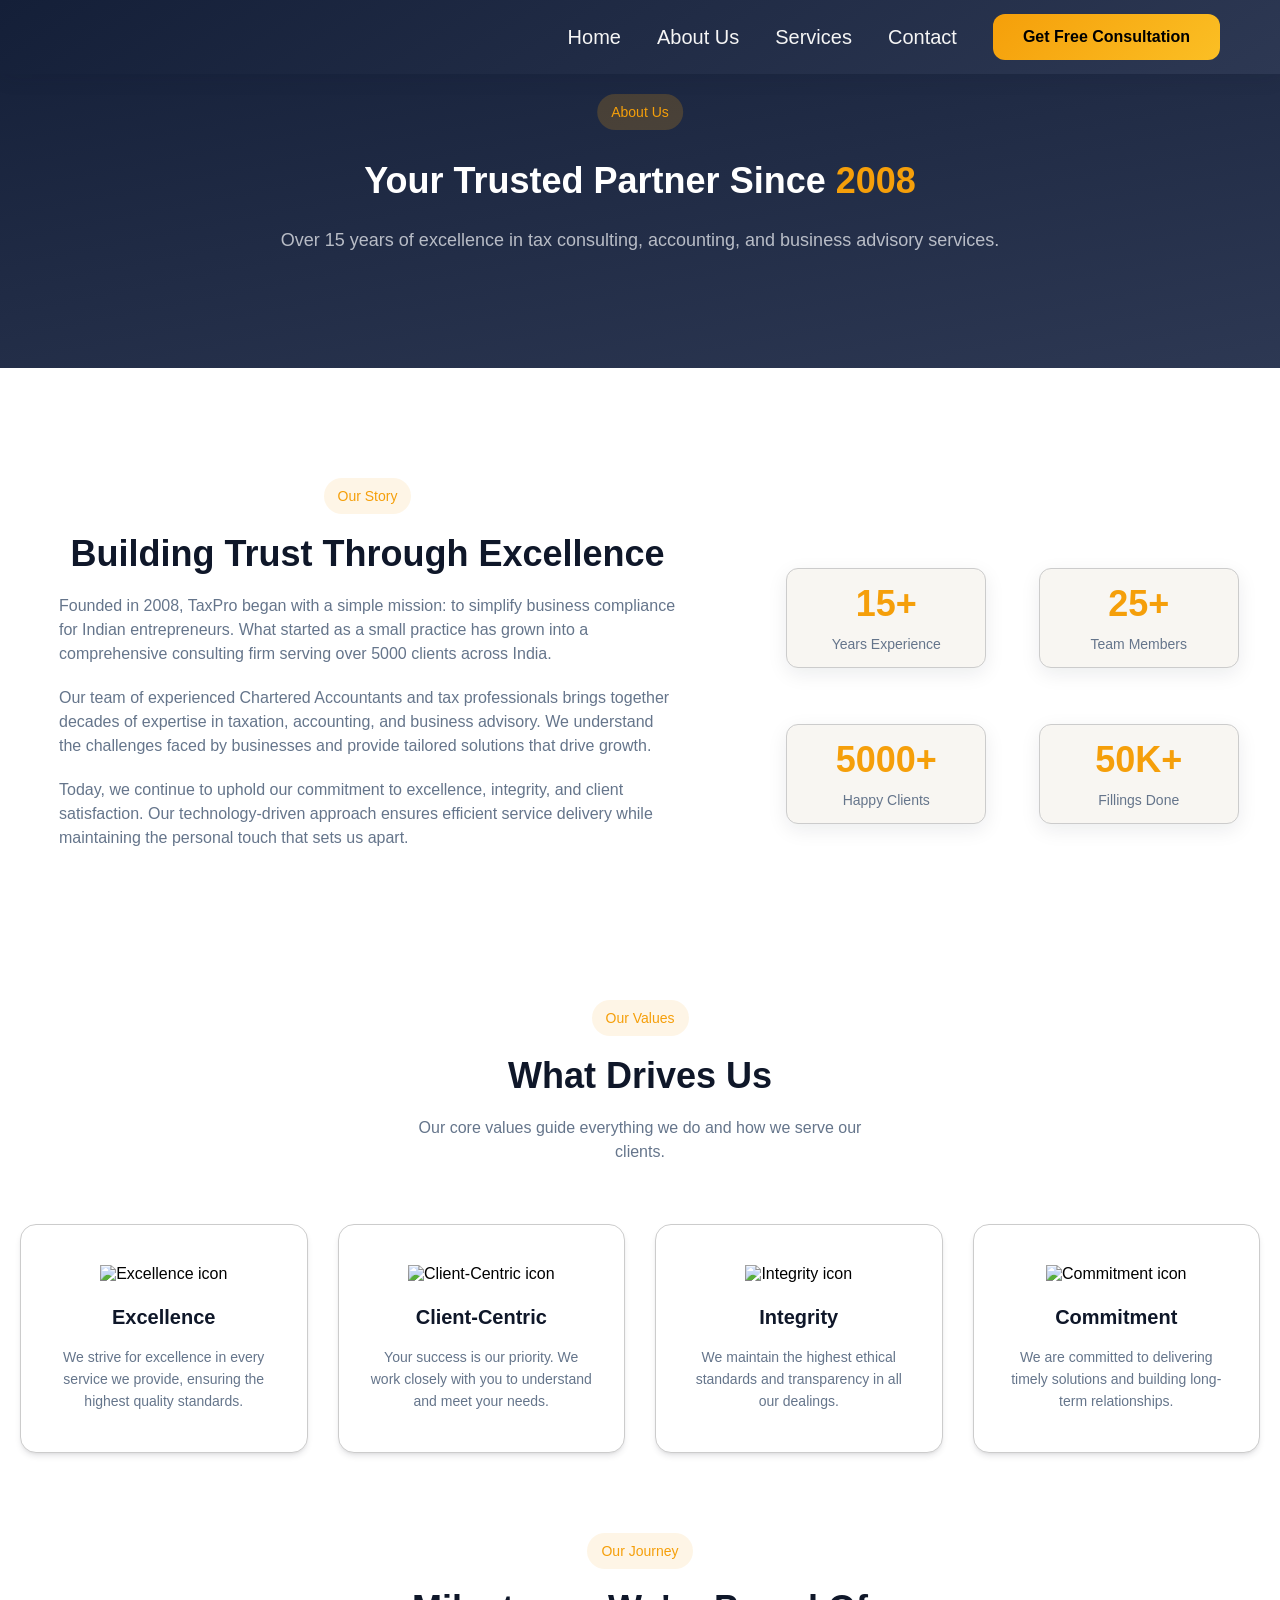
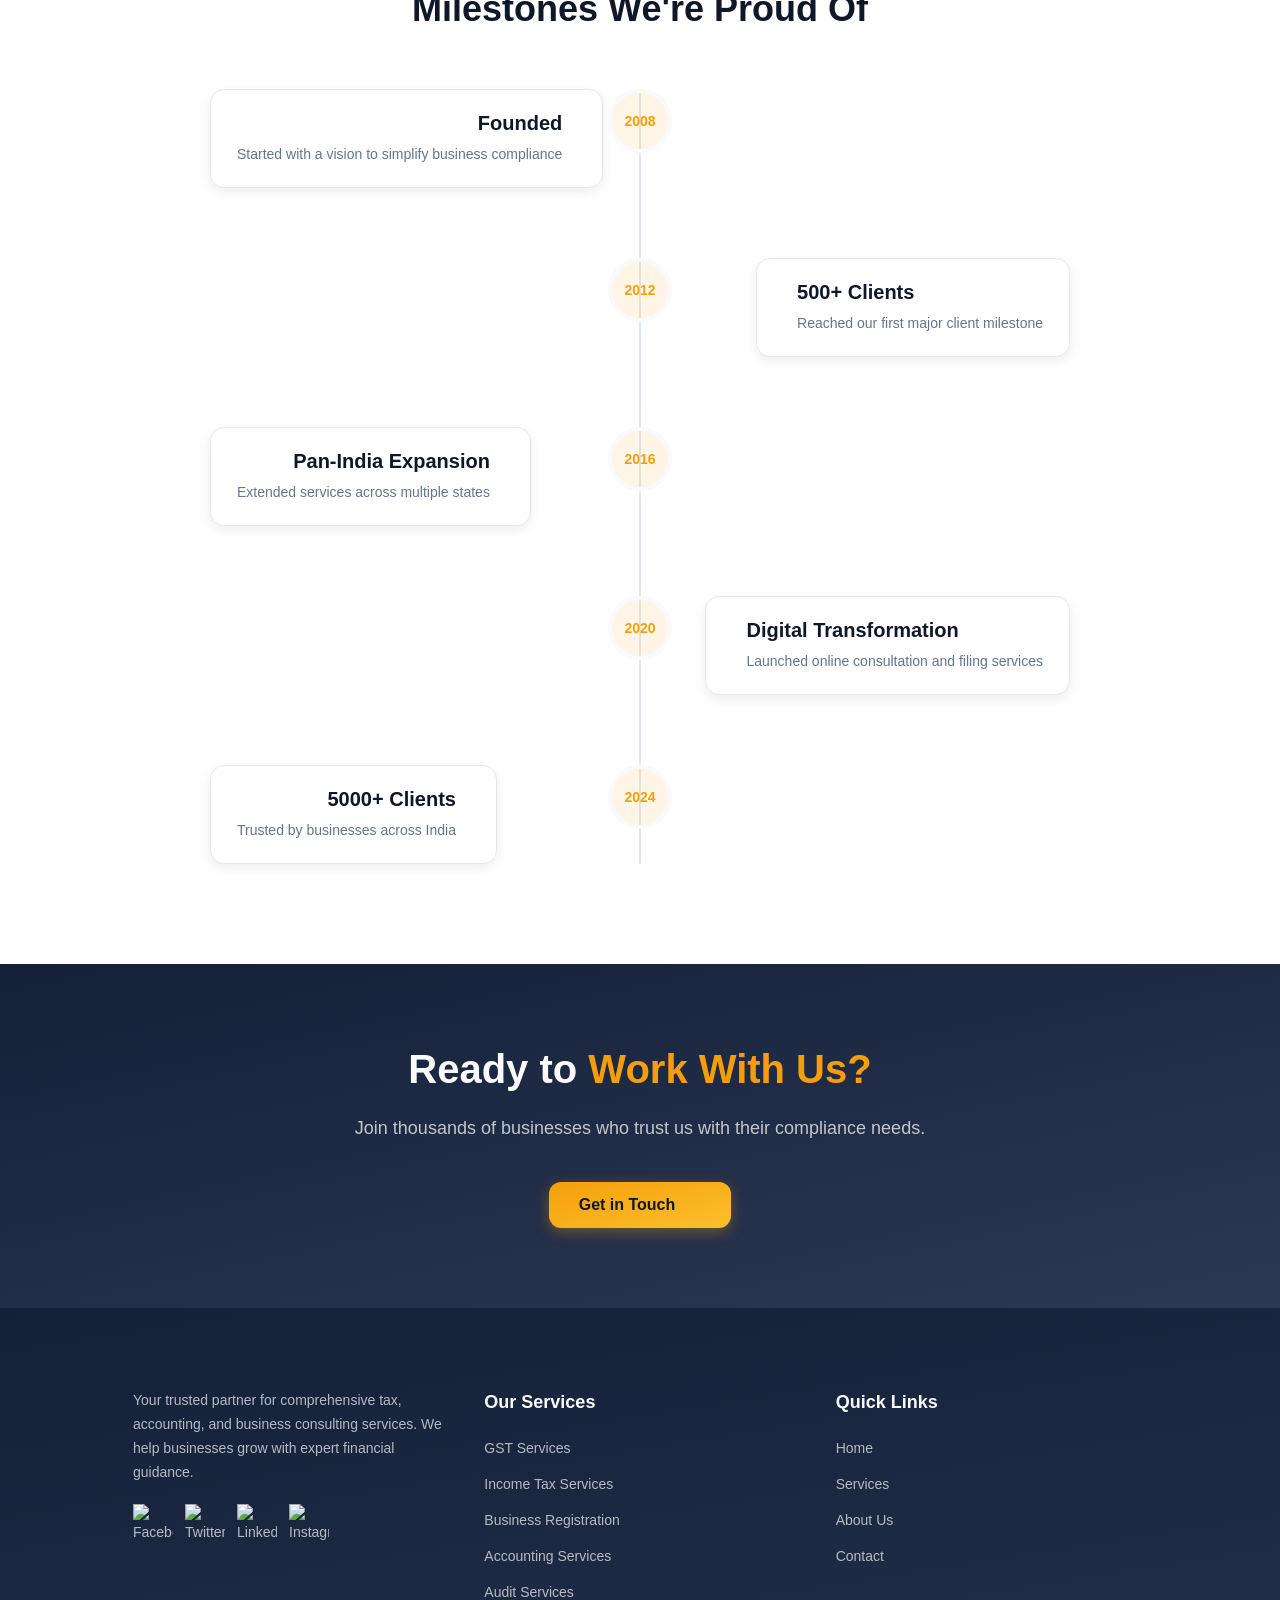
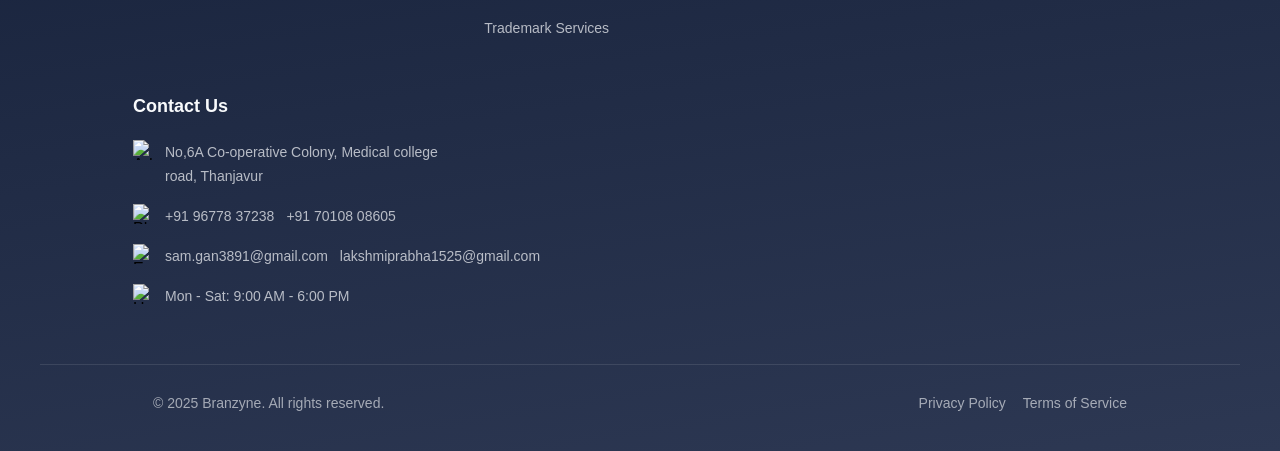
==== about.html @ 17d29217 "Add files via upload" ====
<!DOCTYPE html>
<html lang="en">
  <head>
    <meta name="viewport" content="width=device-width, initial-scale=1" />
    <meta charset="utf-8" />
    <meta
      name="description"
      content="TaxPro - Your trusted partner for comprehensive tax, accounting, and business consulting services. Over 15 years of excellence in tax consulting, accounting, and business advisory services."
    />
    <title>About Us - Lakshmi Prabha Associates</title>
    <link rel="stylesheet" href="style.css" />
    <link rel="stylesheet" href="https://cdnjs.cloudflare.com/ajax/libs/font-awesome/6.7.2/css/all.min.css">
    <script src="script.js"></script>
    <link rel="icon" type="favicon" href="assests/favicon/ChatGPT Image Jun 3, 2026, 02_59_33 PM.png">
  </head>
  <script>
  document.addEventListener("DOMContentLoaded", () => {
    const items = document.querySelectorAll(".timeline-item");

    const observer = new IntersectionObserver(
      (entries) => {
        entries.forEach(entry => {
          if (entry.isIntersecting) {
            entry.target.classList.add("visible");
          }
        });
      },
      { threshold: 0.3 }
    );

    items.forEach(item => observer.observe(item));
  });
</script>
<script>
document.addEventListener("DOMContentLoaded", () => {
  const toggleBtn = document.querySelector(".menu-toggle");
  const navLinks = document.querySelector(".nav-links1");
  const navbar = document.querySelector(".main-navbar1");

  if (!toggleBtn || !navLinks || !navbar) return;

  // Toggle button
  toggleBtn.addEventListener("click", (e) => {
    e.stopPropagation();

    toggleBtn.classList.toggle("active");
    navLinks.classList.toggle("active");

    const expanded = toggleBtn.getAttribute("aria-expanded") === "true";
    toggleBtn.setAttribute("aria-expanded", !expanded);
  });

  // Click outside to close
  document.addEventListener("click", (e) => {
    if (!navbar.contains(e.target)) {
      navLinks.classList.remove("active");
      toggleBtn.classList.remove("active");
      toggleBtn.setAttribute("aria-expanded", "false");
    }
  });

  // Close on link click
  document.querySelectorAll(".nav-link").forEach(link => {
    link.addEventListener("click", () => {
      navLinks.classList.remove("active");
      toggleBtn.classList.remove("active");
      toggleBtn.setAttribute("aria-expanded", "false");
    });
  });
});
</script>

  <body>
    <main class="about-us">
        
       <nav class="main-navbar1" aria-label="Main navigation">
  <div class="nav-container1">

    <!-- Logo (optional but recommended) -->
    <a href="index.html" class="logo"></a>

    <!-- Mobile Menu Toggle -->
    <!-- <button class="menu-toggle" aria-label="Toggle menu" aria-expanded="false">
      <span></span>
      <span></span>
      <span></span>
    </button> -->

    <!-- Navigation Links -->
    <div class="nav-links1">
      <a href="index.html" class="nav-link">Home</a>

      <a href="about.html" class="nav-link">About Us</a>

      <a href="services.html" class="nav-link">Services</a>

      <a href="contact.html" class="nav-link">Contact</a>

      <a href="contact.html" class="cta-btn">Get Free Consultation</a>
    </div>

  </div>
</nav>


      <!-- Header Section -->
      <header class="contact-sections">
  <div class="about-badge">
    <p class="about-badge-text">About Us</p>
  </div>

  <h1 class="about-title">
    Your Trusted Partner Since <span class="about-highlight">2008</span>
  </h1>

  <p class="about-subtitle">
    Over 15 years of excellence in tax consulting, accounting, and business advisory services.
  </p>
</header>


      <!-- Navigation -->
      

      <!-- Our Story Section -->
      <section class="about-stats-container">
  <!-- Left: Our Story -->
  <div class="our-story">
    <div class="frame-4">
      <h2 id="our-story-heading" class="text-wrapper-7">Our Story</h2>
    </div>
    <h1 class="heading-building">Building Trust Through Excellence</h1>
    <p class="founded-in">
      Founded in 2008, TaxPro began with a simple mission: to simplify business compliance for Indian
      entrepreneurs. What started as a small practice has grown into a comprehensive consulting firm serving
      over 5000 clients across India.
    </p>
    <p class="our-team-of">
      Our team of experienced Chartered Accountants and tax professionals brings together decades of expertise
      in taxation, accounting, and business advisory. We understand the challenges faced by businesses and
      provide tailored solutions that drive growth.
    </p>
    <p class="today-we-continue-to">
      Today, we continue to uphold our commitment to excellence, integrity, and client satisfaction. Our
      technology-driven approach ensures efficient service delivery while maintaining the personal touch that
      sets us apart.
    </p>
  </div>

  <!-- Right: Statistics -->
  <div class="rightstats-container">
    <article class="stat-card">
      <div class="stat-number">15+</div>
      <div class="stat-label">Years Experience</div>
    </article>
    <article class="stat-card">
      <div class="stat-number">25+</div>
      <div class="stat-label">Team Members</div>
    </article>
    <article class="stat-card">
      <div class="stat-number">5000+</div>
      <div class="stat-label">Happy Clients</div>
    </article>
    <article class="stat-card">
      <div class="stat-number">50K+</div>
      <div class="stat-label">Fillings Done</div>
    </article>
  </div>
</section>


      <!-- Values Section -->
      <section aria-labelledby="our-values-heading" class="our-values-section">
  <div class="frame-5">
    <h2 id="our-values-heading" class="text-wrapper-16">Our Values</h2>
  </div>
  <h3 class="heading-what">What Drives Us</h3>
  <p class="p">
    Our core values guide everything we do and how we serve our clients.
  </p>

  <div class="values-container">
    <article class="value-card">
      <img class="value-icon" src="https://c.animaapp.com/mjtncfhz5sZGrY/img/overlay-1.svg" alt="Excellence icon" />
      <h4 class="value-title">Excellence</h4>
      <p class="value-description">
        We strive for excellence in every service we provide, ensuring the highest quality standards.
      </p>
    </article>

    <article class="value-card">
      <img class="value-icon" src="https://c.animaapp.com/mjtncfhz5sZGrY/img/overlay.svg" alt="Client-Centric icon" />
      <h4 class="value-title">Client-Centric</h4>
      <p class="value-description">
        Your success is our priority. We work closely with you to understand and meet your needs.
      </p>
    </article>

    <article class="value-card">
      <img class="value-icon" src="https://c.animaapp.com/mjtncfhz5sZGrY/img/overlay-2.svg" alt="Integrity icon" />
      <h4 class="value-title">Integrity</h4>
      <p class="value-description">
        We maintain the highest ethical standards and transparency in all our dealings.
      </p>
    </article>

    <article class="value-card">
      <img class="value-icon" src="https://c.animaapp.com/mjtncfhz5sZGrY/img/overlay-3.svg" alt="Commitment icon" />
      <h4 class="value-title">Commitment</h4>
      <p class="value-description">
        We are committed to delivering timely solutions and building long-term relationships.
      </p>
    </article>
  </div>
</section>

      <!-- Journey Section -->
      <section aria-labelledby="our-journey-heading">
        <div class="frame-6">
          <h2 id="our-journey-heading" class="text-wrapper-17">Our Journey</h2>
        </div>
        <h3 class="heading-milestones">Milestones We're Proud Of</h3>

        <div class="timeline-container">
          <div class="vertical-divider" role="presentation"></div>

          <article class="timeline-item">
            <div class="timeline-badge">
              <time datetime="2008">2008</time>
            </div>
            <div class="timeline-content">
              <h4 class="timeline-title">Founded</h4>
              <p class="timeline-description">Started with a vision to simplify business compliance</p>
            </div>
          </article>

          <article class="timeline-item">
            <div class="timeline-badge">
              <time datetime="2012">2012</time>
            </div>
            <div class="timeline-content">
              <h4 class="timeline-title">500+ Clients</h4>
              <p class="timeline-description">Reached our first major client milestone</p>
            </div>
          </article>

          <article class="timeline-item">
            <div class="timeline-badge">
              <time datetime="2016">2016</time>
            </div>
            <div class="timeline-content">
              <h4 class="timeline-title">Pan-India Expansion</h4>
              <p class="timeline-description">Extended services across multiple states</p>
            </div>
          </article>

          <article class="timeline-item">
            <div class="timeline-badge">
              <time datetime="2020">2020</time>
            </div>
            <div class="timeline-content">
              <h4 class="timeline-title">Digital Transformation</h4>
              <p class="timeline-description">Launched online consultation and filing services</p>
            </div>
          </article>

          <article class="timeline-item">
            <div class="timeline-badge">
              <time datetime="2024">2024</time>
            </div>
            <div class="timeline-content">
              <h4 class="timeline-title">5000+ Clients</h4>
              <p class="timeline-description">Trusted by businesses across India</p>
            </div>
          </article>
        </div>
      </section>

      <!-- CTA Section -->
       <section id="consultation" class="cta-section">
  <div class="cta-container">

    <!-- Background decoration -->
    <span class="cta-bg"></span>

    <!-- Content -->
    <div class="cta-content">
      <h2 class="call-head1">
              Ready to <span class="highlight">Work With Us?</span>
      </h2>
      <p class="call-text">
        Join thousands of businesses who trust us with their compliance needs.
      </p>

      <!-- CTA Actions -->
      <div class="cta-actions">
        <a href="contact.html" class="cta-btn primary">
          <span>Get in Touch</span>
          <img src="https://c.animaapp.com/mjshfcjfNbyuH4/img/svg-1.svg" alt="" />
        </a>
        </div>
      </section>
      </main>

      <!-- Footer -->
      <footer class="footer">
        <div class="footer-content">
          <section class="footer-section" aria-labelledby="footer-about-heading">
            <h2 id="footer-about-heading" class="visually-hidden">About TaxPro</h2>
            <p>
              Your trusted partner for comprehensive tax, accounting, and business consulting services. We help
              businesses grow with expert financial guidance.
            </p>
            <div class="social-links">
              <a href="#facebook" aria-label="Facebook">
                <img src="https://c.animaapp.com/mjtncfhz5sZGrY/img/link-3.svg" alt="Facebook" />
              </a>
              <a href="#twitter" aria-label="Twitter">
                <img src="https://c.animaapp.com/mjtncfhz5sZGrY/img/link.svg" alt="Twitter" />
              </a>
              <a href="#linkedin" aria-label="LinkedIn">
                <img src="https://c.animaapp.com/mjtncfhz5sZGrY/img/link-1.svg" alt="LinkedIn" />
              </a>
              <a href="#instagram" aria-label="Instagram">
                <img src="https://c.animaapp.com/mjtncfhz5sZGrY/img/link-2.svg" alt="Instagram" />
              </a>
            </div>
          </section>

          <nav class="footer-section" aria-labelledby="footer-services-heading">
            <h2 id="footer-services-heading">Our Services</h2>
            <ul>
              <li><a href="services.html">GST Services</a></li>
              <li><a href="services.html">Income Tax Services</a></li>
              <li><a href="services.html">Business Registration</a></li>
              <li><a href="services.html">Accounting Services</a></li>
              <li><a href="services.html">Audit Services</a></li>
              <li><a href="services.html">Trademark Services</a></li>
            </ul>
          </nav>

          <nav class="footer-section" aria-labelledby="footer-quick-links-heading">
            <h2 id="footer-quick-links-heading">Quick Links</h2>
            <ul>
              <li><a href="index.html">Home</a></li>
              <li><a href="services.html">Services</a></li>
              <li><a href="about.html">About Us</a></li>
              <li><a href="contact.html">Contact</a></li>
            </ul>
          </nav>

          <address class="footer-section" aria-labelledby="footer-contact-heading">
            <h2 id="footer-contact-heading">Contact Us</h2>
            <div class="contact-item">
              <img src="https://c.animaapp.com/mjtncfhz5sZGrY/img/svg-5.svg" alt="Address icon" />
              <p>No,6A Co-operative Colony, Medical college road, Thanjavur</p>
            </div>
            <div class="contact-item">
              <img src="https://c.animaapp.com/mjtncfhz5sZGrY/img/svg-3.svg" alt="Phone icon" />
              <a href="tel:+919677837328">+91 96778 37238</a>
              <a href="tel:+917010808605">+91 70108 08605</a>
            </div>
            <div class="contact-item">
              <img src="https://c.animaapp.com/mjtncfhz5sZGrY/img/svg-4.svg" alt="Email icon" />
              <a href="mailto:sam.gan3891@gmail.com">sam.gan3891@gmail.com</a>
              <a href="mailto:lakshmiprabha1525@gmail.com">lakshmiprabha1525@gmail.com</a>
            </div>
            <div class="contact-item">
              <img src="https://c.animaapp.com/mjtncfhz5sZGrY/img/svg.svg" alt="Hours icon" />
              <p>Mon - Sat: 9:00 AM - 6:00 PM</p>
            </div>
          </address>
        </div>

        <div class="footer-bottom">
          <p>© 2025 Branzyne. All rights reserved.</p>
          <nav class="footer-links" aria-label="Legal links">
            <a href="#privacy">Privacy Policy</a>
            <a href="#terms">Terms of Service</a>
          </nav>
        </div>
      </footer>
    

    <script src="script.js"></script>
  </body>

</html>
---- style.css ----
@import url("https://cdnjs.cloudflare.com/ajax/libs/meyer-reset/2.0/reset.min.css");
@import url("https://fonts.googleapis.com/css?family=Inter:600,500,400,700|DM+Sans:500,400,600|Playfair+Display:600");
* {
  -webkit-font-smoothing: antialiased;
  box-sizing: border-box;
}

/* a blue color as a generic focus style */
button:focus-visible {
  outline: 2px solid #4a90e2 !important;
  outline: -webkit-focus-ring-color auto 5px !important;
}
a {
  text-decoration: none;
}

 .home-page {
  background-color: #ffffff;
  width: 100%;
  min-height: auto;
  height: auto;
  position: relative;
} 

/* ===== RESET ===== */
* {
  margin: 0;
  padding: 0;
  box-sizing: border-box;
}
*,
*::before,
*::after {
  box-sizing: border-box;
}

body, html {
  margin: 0;
  padding: 0;
  font-family: Arial, sans-serif;
  overflow-x: hidden;
}

/* ===== HEADER / HERO ===== */
.home-page .section {
  min-height: 100vh;
  width: 100%;
  background: linear-gradient(
    148deg,
    rgba(20, 31, 56, 1) 0%,
    rgba(45, 56, 83, 1) 100%
  ),
  url("assests/images/hero.jpeg");
  padding: 32px 80px;
}

/* ===== NAVIGATION ===== */

/* Nav links */
.main-navbar {
  position: fixed;       /* fixes navbar to viewport */
  top: 0;
  left: 0;
  width: 100%;
  z-index: 1000;
  background-color: #ffffff;
  box-shadow: 0 4px 20px rgba(15, 23, 41, 0.08);
  padding: 14px 24px;
}

/* ================= Small Mobile Devices (<480px) ================= */
@media (max-width: 479px) {

  .home-page .section {
    min-height: 100vh; /* Full viewport height */
    width: 100%;
    padding: 16px 12px; /* Minimal padding for small screens */
    background: linear-gradient(
      148deg,
      rgba(20, 31, 56, 1) 0%,
      rgba(45, 56, 83, 1) 100%
    ),
    url("assests/images/hero.jpeg");
    box-sizing: border-box;
  }
}

/* ================= Large Mobile Devices (480px–767px) ================= */
@media (min-width: 480px) and (max-width: 767px) {

  .home-page .section {
    min-height: 100vh;
    width: 100%;
    padding: 20px 16px; /* Slightly more padding for large mobiles */
    background: linear-gradient(
      148deg,
      rgba(20, 31, 56, 1) 0%,
      rgba(45, 56, 83, 1) 100%
    ),
    url("assests/images/hero.jpeg");
    box-sizing: border-box;
  }
}

/* ================= Tablet Devices (768px–1024px) ================= */
@media (min-width: 768px) and (max-width: 1024px) {

  .home-page .section {
    min-height: 100vh;
    width: 100%;
    padding: 30px 40px; /* Comfortable padding for tablets */
    background: 
    url("assests/images/hero.jpeg");
    box-sizing: border-box;
    align-items: left;
  }
}

/* ===== HERO CONTENT ===== */
.home-page .hero-content {
  max-width: 720px;
  margin-top: 120px;
}

/* Badge */
.home-page .trusted-tax-business-wrapper {
  display: inline-flex;
  padding: 8px 16px;
  border-radius: 30px;
  background: #f59f0a33;
}

.home-page .trusted-tax-business {
  font-size: 14px;
  font-weight: 500;
  color: #f59f0a;
}

/* Heading */
.home-page h1 {
  margin-top: 24px;
  font-size: 48px;
  line-height: 1.2;
  font-weight: 700;
  color: #fff;
}

/* Description */
.home-page .comprehensive-tax {
  margin-top: 20px;
  font-size: 20px;
  color: #f8fafcb2;
  line-height: 1.6;
}

/* ===== FEATURES ===== */
.home-page .hero-features {
  display: flex;
  gap: 32px;
  list-style: none;
  margin-top: 32px;
  align-items: left;
}

.home-page .hero-features li {
  display: flex;
  align-items: center;
  gap: 8px;
  font-size: 14px;
  color: #fff;
  font-weight: 500;
}

.home-page .hero-features img {
  width: 20px;
  height: 20px;
}

/* ===== ACTION BUTTONS ===== */
.home-page .hero-actions {
  display: flex;
  gap: 24px;
  margin-top: 40px;
}

.home-page .frame-2 {
  display: flex;
  align-items: center;
  gap: 8px;
  padding: 16px 36px;
  border-radius: 15px;
  background: linear-gradient(166deg, #f59f0a, #fbc02d);
  text-decoration: none;
}

.home-page .text-wrapper-7 {
  font-size: 18px;
  font-weight: 600;
  color: #000;
}

.home-page .link-button {
  display: flex;
  align-items: center;
  justify-content: center;
  padding: 16px 32px;
  border-radius: 12px;
  border: 2px solid #f8fafc4c;
  text-decoration: none;
}

.home-page .text-wrapper-8 {
  font-size: 18px;
  color: #fff;
  font-weight: 500;
}
/* effect and hover for hero section */
.home-page .frame,
.home-page .frame-2 {
  position: relative;
  overflow: hidden;
}

.home-page .frame::before,
.home-page .frame-2::before {
  content: "";
  position: absolute;
  inset: 0;
  background: linear-gradient(
    120deg,
    rgba(255, 255, 255, 0.25),
    rgba(255, 255, 255, 0)
  );
  opacity: 0;
  transition: opacity 0.4s ease;
}

.home-page .frame:hover,
.home-page .frame-2:hover {
  transform: scale(1.06);
  box-shadow:
    0 0 0 0 rgba(245, 159, 10, 0.6),
    0 10px 30px rgba(245, 159, 10, 0.55),
    0 0 40px rgba(245, 159, 10, 0.35);
}

.home-page .frame:hover::before,
.home-page .frame-2:hover::before {
  opacity: 1;
}
/* secondary cta */
.home-page .link-button {
  backdrop-filter: blur(10px);
  transition: all 0.35s ease;
}

.home-page .link-button:hover {
  transform: scale(1.05);
  background: rgba(248, 250, 252, 0.08);
  border-color: rgba(245, 159, 10, 0.7);
  box-shadow:
    0 0 20px rgba(245, 159, 10, 0.35),
    inset 0 0 12px rgba(245, 159, 10, 0.25);
}


/* ===== RESPONSIVE ===== */
@media (max-width: 1024px) {

  /* Navbar */
  .main-navbar {
    padding: 12px 20px;
  }

  /* Hero spacing */
  .home-page .hero-content {
    max-width: 640px;
    margin-top: 110px;
  }

  /* Heading */
  .home-page h1 {
    font-size: 40px;
  }

  /* Description */
  .home-page .comprehensive-tax {
    font-size: 18px;
  }

  /* Features */
  .home-page .hero-features {
    gap: 24px;
    flex-wrap: wrap;
  }

  /* Buttons */
  .home-page .frame-2,
  .home-page .link-button {
    padding: 14px 28px;
  }

  .home-page .text-wrapper-7,
  .home-page .text-wrapper-8 {
    font-size: 16px;
  }
}
@media (max-width: 768px) {

  /* Navbar */
  .main-navbar {
    padding: 10px 16px;
  }

  /* Hero container */
  .home-page .hero-content {
    margin-top: 96px;
    max-width: 100%;
  }

  /* Badge */
  .home-page .trusted-tax-business-wrapper {
    padding: 6px 14px;
  }

  .home-page .trusted-tax-business {
    font-size: 13px;
  }

  /* Heading */
  .home-page h1 {
    font-size: 32px;
    line-height: 1.3;
  }

  /* Description */
  .home-page .comprehensive-tax {
    font-size: 16px;
  }

  /* Features */
  .home-page .hero-features {
    flex-direction: column;
    gap: 16px;
  }

  /* Actions */
  .home-page .hero-actions {
    flex-direction: column;
    gap: 16px;
  }

  .home-page .frame-2,
  .home-page .link-button {
    width: 100%;
    justify-content: center;
    padding: 14px 20px;
  }
}

  


/* our services */
/* Base */
.services-section {
  padding: 100px 80px;
  background: #f8fafc;
  text-align: center;
  font-family: system-ui, sans-serif;
}
.services-sections {
  position: relative;
  width: 100%;
  height: 368px;
  background: linear-gradient(169deg, #141f38 0%, #2d3853 100%);
  overflow: hidden;
}

/* Badge */
.services-badge {
  position: absolute;
  top: 94px;
  left: 50%;
  transform: translateX(-50%);
  padding: 9px 14px;
  background-color: rgba(245, 159, 10, 0.2);
  border-radius: 9999px;
  display: inline-flex;
  align-items: center;
  justify-content: center;
  transition: all 0.3s ease;
}

.services-badge:hover {
  background-color: rgba(245, 159, 10, 0.3);
  transform: translateX(-50%) scale(1.05);
}

.services-badge-text {
  font-size: 14px;
  font-weight: 500;
  color: #f59f0a;
  line-height: 18px;
  text-align: center;
}

/* Title */
.services-title {
  position: absolute;
  top: 160px;
  left: 50%;
  transform: translateX(-50%);
  font-size: 36px;
  font-weight: 700;
  color: #ffffff;
  text-align: center;
  line-height: 42px;
  margin: 0;
}

.services-highlight {
  color: #f59f0a;
}

/* Subtitle */
.services-subtitle {
  position: absolute;
  top: 226px;
  left: 50%;
  transform: translateX(-50%);
  max-width: 760px;
  width: 90%;
  font-size: 18px;
  font-weight: 400;
  color: rgba(248, 250, 252, 0.7);
  text-align: center;
  line-height: 28px;
}
@media (max-width: 1024px) {
  .services-sections {
    height: 340px;
  }

  .services-badge {
    top: 80px; 
  }
  .services-badge:hover {
  background-color: rgba(245, 159, 10, 0.3);
  transform: translateX(-50%) scale(1.05);
}

  .services-title {
    top: 140px;
    font-size: 32px;
    line-height: 40px;
    width: 90%;
  }

  .services-subtitle {
    top: 210px;
    font-size: 17px;
    line-height: 26px;
    max-width: 680px;
  }
}
@media (max-width: 768px) {
  .services-sections {
    height: auto;
    padding: 80px 16px 60px;
  }

  .services-badge,
  .services-title,
  .services-subtitle {
    position: relative;
    top: auto;
    left: auto;
    transform: none;
  }

  .services-badge {
    margin: 0 auto 16px;
    display: inline-block;
  }

  .services-title {
    font-size: 26px;
    line-height: 34px;
    margin-bottom: 14px;
  }

  .services-subtitle {
    font-size: 15px;
    line-height: 24px;
    max-width: 100%;
  }

  .services-subtitle br {
    display: none;
  }
}
@media (max-width: 480px) {
  .services-title {
    font-size: 22px;
    line-height: 30px;
  }

  .services-subtitle {
    font-size: 14px;
    line-height: 22px;
  }
}

/* Badge */
.badge {
  display: inline-block;
  padding: 8px 18px;
  border-radius: 999px;
  background: rgba(245, 159, 10, 0.15);
  color: #f59f0a;
  font-size: 14px;
  margin-bottom: 16px;
}

/* Heading */
.heading {
  font-size: 38px;
  font-weight: 700;
  color: #0f172a;
}

/* Subtext */
.subtext {
  max-width: 720px;
  margin: 14px auto 60px;
  color: #64748b;
  line-height: 1.7;
}

/* Grid */
.services-grid {
  display: grid;
  grid-template-columns: repeat(3, 1fr);
  gap: 32px;
}

/* Card */
.service-card {
  position: relative;
  background: #ffffff;
  padding: 32px;
  border-radius: 18px;
  border: 1px solid #e5e7eb;
  text-align: left;
  transition: all 0.35s ease;
  overflow: hidden;
}

/* Glow layer */
.service-card::before {
  content: "";
  position: absolute;
  inset: 0;
  background: radial-gradient(circle at top left,
    rgba(245, 159, 10, 0.25),
    transparent 60%);
  opacity: 0;
  transition: opacity 0.35s ease;
}

/* Hover effect */
.service-card:hover,
.service-card:active {
  transform: translateY(-10px) scale(1.03);
  box-shadow:
    0 25px 50px rgba(0,0,0,0.12),
    0 0 30px rgba(245, 159, 10, 0.3);
}

.service-card:hover::before {
  opacity: 1;
}

/* Icon */
.service-card img {
  width: 56px;
  margin-bottom: 20px;
  transition: transform 0.35s ease;
}

.service-card:hover img {
  transform: scale(1.1) rotate(-3deg);
}

/* Title */
.service-card h3 {
  font-size: 20px;
  margin-bottom: 10px;
  transition: color 0.3s ease;
}

.service-card:hover h3 {
  color: #f59f0a;
}

/* Text */
.service-card p {
  font-size: 14px;
  color: #64748b;
  line-height: 1.7;
}

/* Link */
.service-card a {
  margin-top: 16px;
  display: inline-flex;
  align-items: center;
  gap: 6px;
  color: #f59f0a;
  font-weight: 500;
  text-decoration: none;
}

.service-card a span {
  transition: transform 0.3s ease;
}

.service-card:hover a span {
  transform: translateX(6px);
}

/* Button */
.view-all-btn {
  display: inline-block;
  margin-top: 60px;
  padding: 14px 36px;
  border-radius: 12px;
  background: linear-gradient(135deg, #f59f0a, #fbbf24);
  color: #000;
  font-weight: 600;
  text-decoration: none;
  transition: all 0.3s ease;
}

.view-all-btn:hover {
  transform: scale(1.06);
  box-shadow: 0 18px 35px rgba(245, 159, 10, 0.45);
}

/* ================= Mobile Devices ================= */


/* Tablet */
@media (max-width: 1024px) {
  .services-grid {
    grid-template-columns: repeat(2, 1fr);
  }
}

/* Mobile */
@media (max-width: 640px) {
  .services-section {
    padding: 70px 16px;
  }

  .services-grid {
    grid-template-columns: 1fr;
  }

  .heading {
    font-size: 26px;
  }
}
@media (min-width: 768px) and (max-width: 1024px) {

  .view-all-btn {
    margin-top: 40px;
    padding: 12px 30px;
    font-size: 15px;
    border-radius: 10px;
  }

  .view-all-btn:hover {
    transform: scale(1.04);
    box-shadow: 0 14px 28px rgba(245, 159, 10, 0.4);
  }
}













.home-page .SVG-4 {
  position: relative;
  width: 16px;
  height: 16px;
  margin-right: -1.00px;
}

.home-page .rectangle-7 {
  position: absolute;
  top: 3071px;
  left: 0;
  width: 1440px;
  height: 496px;
  background: linear-gradient(
    168deg,
    rgba(20, 31, 56, 1) 0%,
    rgba(45, 56, 83, 1) 100%
  );
}

.home-page .get-a-free {
  position: absolute;
  top: 3308px;
  left: calc(50.00% - 381px);
  width: 763px;
  height: 52px;
  display: flex;
  align-items: center;
  justify-content: center;
  font-family: "Inter", Helvetica;
  font-weight: 400;
  color: #f8fafcb2;
  font-size: 18px;
  text-align: center;
  letter-spacing: 0;
  line-height: normal;
}

.home-page .link-button-2 {
  left: calc(50.00% - 321px);
  width: 343px;
  box-shadow: 0px 4px 14px #f59f0a4c;
  background: linear-gradient(
    171deg,
    rgba(245, 159, 10, 1) 0%,
    rgba(251, 192, 45, 1) 100%
  );
  position: absolute;
  top: 3404px;
  height: 56px;
  border-radius: 12px;
}

.home-page .text-wrapper-12 {
  position: absolute;
  top: calc(50.00% - 12px);
  left: calc(50.00% - 131px);
  width: 239px;
  height: 24px;
  display: flex;
  align-items: center;
  justify-content: center;
  font-family: "DM Sans", Helvetica;
  font-weight: 600;
  color: #0f1729;
  font-size: 18px;
  text-align: center;
  letter-spacing: 0;
  line-height: 28px;
  white-space: nowrap;
}

.home-page .SVG-5 {
  position: absolute;
  top: calc(50.00% - 8px);
  left: calc(50.00% + 115px);
  width: 16px;
  height: 16px;
}

.home-page .link-button-3 {
  left: calc(50.00% + 38px);
  width: 284px;
  border: 2px solid;
  border-color: #f8fafc4c;
  position: absolute;
  top: 3404px;
  height: 56px;
  border-radius: 12px;
}

.home-page .SVG-6 {
  position: absolute;
  top: calc(50.00% - 8px);
  left: calc(50.00% - 100px);
  width: 16px;
  height: 16px;
}

.home-page .text-wrapper-13 {
  position: absolute;
  top: calc(50.00% - 12px);
  left: calc(50.00% - 76px);
  width: 176px;
  height: 24px;
  display: flex;
  align-items: center;
  justify-content: center;
  font-family: "DM Sans", Helvetica;
  font-weight: 500;
  color: #f8fafc;
  font-size: 18px;
  text-align: center;
  letter-spacing: 0;
  line-height: 28px;
  white-space: nowrap;
}

.home-page .rectangle-8 {
  position: absolute;
  top: 3567px;
  left: 0;
  width: 1440px;
  height: 485px;
  background: linear-gradient(
    171deg,
    rgba(20, 31, 56, 1) 0%,
    rgba(45, 56, 83, 1) 100%
  );
}

.home-page .heading-contact-us {
  position: absolute;
  top: 3664px;
  left: 1069px;
  width: 102px;
  height: 28px;
  display: flex;
  align-items: center;
  justify-content: center;
  font-family: "Inter", Helvetica;
  font-weight: 600;
  color: #f8fafc;
  font-size: 18px;
  letter-spacing: 0;
  line-height: normal;
}

.home-page .SVG-7 {
  position: absolute;
  top: 3716px;
  left: 1069px;
  width: 20px;
  height: 20px;
}

.home-page .element-business-center {
  position: absolute;
  top: 3717px;
  left: 1101px;
  width: 226px;
  height: 38px;
  display: flex;
  align-items: center;
  justify-content: center;
  font-family: "Inter", Helvetica;
  font-weight: 400;
  color: #f8fafcb2;
  font-size: 14px;
  letter-spacing: 0;
  line-height: normal;
}

.home-page .SVG-8 {
  position: absolute;
  top: 3772px;
  left: 1069px;
  width: 20px;
  height: 20px;
}

.home-page .text-wrapper-14 {
  position: absolute;
  top: 3773px;
  left: 1101px;
  width: 121px;
  height: 18px;
  display: flex;
  align-items: center;
  justify-content: center;
  font-family: "Inter", Helvetica;
  font-weight: 400;
  color: #f8fafcb2;
  font-size: 14px;
  letter-spacing: 0;
  line-height: normal;
}

.home-page .SVG-9 {
  position: absolute;
  top: 3808px;
  left: 1069px;
  width: 20px;
  height: 20px;
}

.home-page .text-wrapper-15 {
  position: absolute;
  top: 3809px;
  left: 1101px;
  width: 121px;
  height: 18px;
  display: flex;
  align-items: center;
  justify-content: center;
  font-family: "Inter", Helvetica;
  font-weight: 400;
  color: #f8fafcb2;
  font-size: 14px;
  letter-spacing: 0;
  line-height: normal;
}

.home-page .SVG-10 {
  position: absolute;
  top: 3844px;
  left: 1069px;
  width: 20px;
  height: 20px;
}

.home-page .text-wrapper-16 {
  position: absolute;
  top: 3844px;
  left: 1101px;
  width: 209px;
  height: 20px;
  display: flex;
  align-items: center;
  justify-content: center;
  font-family: "Inter", Helvetica;
  font-weight: 400;
  color: #f8fafcb2;
  font-size: 14px;
  letter-spacing: 0;
  line-height: normal;
}

.home-page .text-wrapper-17 {
  top: 3822px;
  left: 805px;
  width: 60px;
  height: 18px;
  color: #f8fafcb2;
  font-size: 14px;
  position: absolute;
  display: flex;
  align-items: center;
  justify-content: center;
  font-family: "Inter", Helvetica;
  font-weight: 400;
  letter-spacing: 0;
  line-height: normal;
}

.home-page .text-wrapper-18 {
  position: absolute;
  top: 3786px;
  left: 805px;
  width: 68px;
  height: 18px;
  display: flex;
  align-items: center;
  justify-content: center;
  font-family: "Inter", Helvetica;
  font-weight: 400;
  color: #f8fafcb2;
  font-size: 14px;
  letter-spacing: 0;
  line-height: normal;
}

.home-page .text-wrapper-19 {
  position: absolute;
  top: 3750px;
  left: 805px;
  width: 63px;
  height: 18px;
  display: flex;
  align-items: center;
  justify-content: center;
  font-family: "Inter", Helvetica;
  font-weight: 400;
  color: #f8fafcb2;
  font-size: 14px;
  letter-spacing: 0;
  line-height: normal;
}

.home-page .text-wrapper-20 {
  top: 3714px;
  left: 805px;
  width: 44px;
  height: 18px;
  color: #f8fafcb2;
  font-size: 14px;
  position: absolute;
  display: flex;
  align-items: center;
  justify-content: center;
  font-family: "Inter", Helvetica;
  font-weight: 400;
  letter-spacing: 0;
  line-height: normal;
}

.home-page .heading-quick {
  position: absolute;
  top: 3659px;
  left: 805px;
  width: 113px;
  height: 28px;
  display: flex;
  align-items: center;
  justify-content: center;
  font-family: "Inter", Helvetica;
  font-weight: 600;
  color: #f8fafc;
  font-size: 18px;
  letter-spacing: 0;
  line-height: normal;
}

.home-page .your-trusted-partner {
  position: absolute;
  top: 3705px;
  left: 113px;
  width: 313px;
  height: 86px;
  display: flex;
  align-items: center;
  justify-content: center;
  font-family: "Inter", Helvetica;
  font-weight: 400;
  color: #f8fafcb2;
  font-size: 14px;
  letter-spacing: 0;
  line-height: normal;
}

.home-page .link-5 {
  position: absolute;
  top: 3818px;
  left: 113px;
  width: 40px;
  height: 40px;
}

.home-page .link-6 {
  position: absolute;
  top: 3818px;
  left: 165px;
  width: 40px;
  height: 40px;
}

.home-page .link-7 {
  position: absolute;
  top: 3818px;
  left: 217px;
  width: 40px;
  height: 40px;
}

.home-page .link-8 {
  position: absolute;
  top: 3818px;
  left: 269px;
  width: 40px;
  height: 40px;
}

.home-page .heading-our {
  position: absolute;
  top: 3659px;
  left: 539px;
  width: 139px;
  height: 28px;
  display: flex;
  align-items: center;
  justify-content: center;
  font-family: "Inter", Helvetica;
  font-weight: 600;
  color: #f8fafc;
  font-size: 18px;
  letter-spacing: 0;
  line-height: normal;
}

.home-page .text-wrapper-21 {
  position: absolute;
  top: 3714px;
  left: 539px;
  width: 113px;
  height: 18px;
  display: flex;
  align-items: center;
  justify-content: center;
  font-family: "Inter", Helvetica;
  font-weight: 400;
  color: #f8fafcb2;
  font-size: 14px;
  letter-spacing: 0;
  line-height: normal;
}

.home-page .text-wrapper-22 {
  position: absolute;
  top: 3750px;
  left: 539px;
  width: 174px;
  height: 18px;
  display: flex;
  align-items: center;
  justify-content: center;
  font-family: "Inter", Helvetica;
  font-weight: 400;
  color: #f8fafcb2;
  font-size: 14px;
  letter-spacing: 0;
  line-height: normal;
}

.home-page .text-wrapper-23 {
  position: absolute;
  top: 3786px;
  left: 539px;
  width: 182px;
  height: 18px;
  display: flex;
  align-items: center;
  justify-content: center;
  font-family: "Inter", Helvetica;
  font-weight: 400;
  color: #f8fafcb2;
  font-size: 14px;
  letter-spacing: 0;
  line-height: normal;
}

.home-page .text-wrapper-24 {
  position: absolute;
  top: 3822px;
  left: 539px;
  width: 176px;
  height: 18px;
  display: flex;
  align-items: center;
  justify-content: center;
  font-family: "Inter", Helvetica;
  font-weight: 400;
  color: #f8fafcb2;
  font-size: 14px;
  letter-spacing: 0;
  line-height: normal;
}

.home-page .text-wrapper-25 {
  position: absolute;
  top: 3858px;
  left: 539px;
  width: 124px;
  height: 18px;
  display: flex;
  align-items: center;
  justify-content: center;
  font-family: "Inter", Helvetica;
  font-weight: 400;
  color: #f8fafcb2;
  font-size: 14px;
  letter-spacing: 0;
  line-height: normal;
}

.home-page .text-wrapper-26 {
  top: 3894px;
  left: 539px;
  width: 169px;
  height: 18px;
  color: #f8fafcb2;
  position: absolute;
  display: flex;
  align-items: center;
  justify-content: center;
  font-family: "Inter", Helvetica;
  font-weight: 400;
  font-size: 14px;
  letter-spacing: 0;
  line-height: normal;
}

.home-page .text-wrapper-27 {
  position: absolute;
  top: 3986px;
  left: 113px;
  width: 236px;
  height: 18px;
  display: flex;
  align-items: center;
  justify-content: center;
  font-family: "Inter", Helvetica;
  font-weight: 400;
  color: #f8fafc99;
  font-size: 14px;
  letter-spacing: 0;
  line-height: 20px;
  white-space: nowrap;
}

.home-page .text-wrapper-28 {
  position: absolute;
  top: 3986px;
  left: 1098px;
  width: 96px;
  height: 18px;
  display: flex;
  align-items: center;
  justify-content: center;
  font-family: "Inter", Helvetica;
  font-weight: 400;
  color: #f8fafc99;
  font-size: 14px;
  letter-spacing: 0;
  line-height: normal;
}

.home-page .text-wrapper-29 {
  position: absolute;
  top: 3986px;
  left: 1211px;
  width: 115px;
  height: 18px;
  display: flex;
  align-items: center;
  justify-content: center;
  font-family: "Inter", Helvetica;
  font-weight: 400;
  color: #f8fafc99;
  font-size: 14px;
  letter-spacing: 0;
  line-height: normal;
}

.home-page .line {
  position: absolute;
  top: 3958px;
  left: 113px;
  width: 1214px;
  height: 1px;
}

.home-page .text-wrapper-30 {
  max-width: 600px;
  margin: 0 auto;

  display: flex;
  align-items: center;
  justify-content: center;

  font-family: "Inter", system-ui, sans-serif;
  font-weight: 400;
  font-size: clamp(14px, 2.2vw, 16px);
  line-height: 1.6;
  text-align: center;

  color: #64748b; /* modern off-gray (better than pure #65758b) */
}


.trusted-section {
  padding: 80px 20px;
  text-align: center;
}
.badge {
  display: inline-flex;
  padding: 8px 18px;
  background: rgba(245, 158, 11, 0.12);
  color: #f59e0b;
  border-radius: 999px;
  font-weight: 600;
  font-size: 14px;
  margin-bottom: 20px;
}
.section-title {
  max-width: 760px;
  margin: 0 auto 48px;
  font-size: clamp(26px, 4vw, 40px);
  font-weight: 800;
  line-height: 1.25;
  color: #0f172a;
}
.color-primary {
  background: linear-gradient(90deg, #111827, #374151);
  -webkit-background-clip: text;
  -webkit-text-fill-color: transparent;
}


.color-secondary {
  background: linear-gradient(90deg, #2563eb, #7c3aed);
  -webkit-background-clip: text;
  -webkit-text-fill-color: transparent;
}
@media (max-width: 1024px) {

  .home-page .rectangle-7,
  .home-page .rectangle-8 {
    width: 100%;
    height: auto;
    padding: 80px 24px;
    position: relative;
    top: auto;
  }

  /* CTA Section */
  .home-page .get-a-free {
    position: relative;
    top: auto;
    left: auto;
    width: 100%;
    font-size: 16px;
    padding: 0 20px;
  }

  .home-page .link-button-2,
  .home-page .link-button-3 {
    position: relative;
    top: auto;
    left: auto;
    margin: 16px auto;
    display: flex;
    align-items: center;
    justify-content: center;
  }

  /* Footer layout */
  .home-page .heading-our,
  .home-page .heading-quick,
  .home-page .heading-contact-us {
    position: relative;
    left: auto;
    top: auto;
    margin-bottom: 12px;
  }

  .home-page .text-wrapper-21,
  .home-page .text-wrapper-22,
  .home-page .text-wrapper-23,
  .home-page .text-wrapper-24,
  .home-page .text-wrapper-25,
  .home-page .text-wrapper-26,
  .home-page .text-wrapper-17,
  .home-page .text-wrapper-18,
  .home-page .text-wrapper-19,
  .home-page .text-wrapper-20 {
    position: relative;
    left: auto;
    top: auto;
    justify-content: flex-start;
    margin-bottom: 10px;
  }

  /* Social icons */
  .home-page .link-5,
  .home-page .link-6,
  .home-page .link-7,
  .home-page .link-8 {
    position: relative;
    left: auto;
    top: auto;
    margin: 8px;
  }

}
@media (max-width: 768px) {

  /* Stack everything vertically */
  .home-page {
    overflow-x: hidden;
  }

  .home-page .get-a-free {
    font-size: 15px;
    line-height: 1.6;
  }

  .home-page .link-button-2,
  .home-page .link-button-3 {
    width: 100%;
    max-width: 320px;
  }

  .home-page .text-wrapper-12,
  .home-page .text-wrapper-13 {
    font-size: 16px;
  }

  /* Footer text center */
  .home-page .your-trusted-partner {
    position: relative;
    left: auto;
    top: auto;
    width: 100%;
    text-align: center;
    margin-bottom: 20px;
  }

  /* Contact icons */
  .home-page .SVG-7,
  .home-page .SVG-8,
  .home-page .SVG-9,
  .home-page .SVG-10 {
    position: relative;
    left: auto;
    top: auto;
  }

  /* Footer bottom */
  .home-page .text-wrapper-27,
  .home-page .text-wrapper-28,
  .home-page .text-wrapper-29 {
    position: relative;
    left: auto;
    top: auto;
    text-align: center;
    margin: 8px 0;
  }

  .home-page .line {
    position: relative;
    width: 100%;
    left: auto;
    top: auto;
    margin: 24px 0;
  }

  /* Trusted section */
  .trusted-section {
    padding: 60px 16px;
  }

  .section-title {
    font-size: clamp(22px, 6vw, 32px);
  }

}

/* stats grid */
.stats-grid {
  display: grid;
  grid-template-columns: repeat(auto-fit, minmax(180px, 1fr));
  gap: 20px;
  max-width: 820px;
  margin: 0 auto 80px;
}

.stat-card {
  background: #fff;
  padding: 24px;
  border-radius: 12px;
  box-shadow: 0 6px 20px rgba(15, 23, 42, 0.08);
  transition: transform 0.3s ease, box-shadow 0.3s ease;
}

.stat-card h3 {
  font-size: 30px;
  color: #f59e0b;
  margin-bottom: 8px;
}

.stat-card p {
  font-size: 14px;
  color: #65758b;
}

/* Hover */
.stat-card:hover {
  transform: translateY(-6px) scale(1.03);
  box-shadow: 0 20px 40px rgba(15, 23, 42, 0.15);
}

.features-grid {
  display: grid;
  grid-template-columns: repeat(auto-fit, minmax(260px, 1fr));
  gap: 24px;
  max-width: 1200px;
  margin: 0 auto;
}

.feature-card {
  background: #fff;
  border-radius: 14px;
  padding: 32px 24px;
  border: 1px solid #e5e7eb;
  text-align: left;
  transition: all 0.35s ease;
}

.feature-card img {
  width: 48px;
  margin-bottom: 16px;
}

.feature-card h4 {
  font-size: 18px;
  font-weight: 600;
  color: #0f172a;
  margin-bottom: 8px;
}

.feature-card p {
  font-size: 14px;
  color: #65758b;
  line-height: 1.5;
}

/* Hover effect */
.feature-card:hover {
  transform: translateY(-10px);
  border-color: #f59e0b;
  box-shadow: 0 25px 50px rgba(245, 158, 11, 0.15);
}
@media (max-width: 768px) {
  .trusted-section {
    padding: 60px 16px;
  }

  .feature-card {
    text-align: center;
  }
}

/* Insert original CSS code here */
  
/* Additional semantic and accessibility improvements */

.hero-features {
  list-style: none;
  padding: 0;
  margin: 0;
}

.hero-actions {
  display: flex;
  gap: 20px;
}

.services-grid {
  display: grid;
  grid-template-columns: repeat(3, 1fr);
  gap: 32px;
  margin-top: 60px;
}

.service-card {
  position: relative;
}

.features-grid {
  display: grid;
  grid-template-columns: repeat(3, 1fr);
  gap: 20px;
  margin-top: 40px;
}

.footer-content {
  display: flex;
  justify-content: space-between;
  padding: 0 113px;
  gap: 40px;
}

.footer-column {
  flex: 1;
}

.footer-column ul {
  list-style: none;
  padding: 0;
  margin: 0;
}

.footer-column ul li {
  margin-bottom: 18px;
}

.social-links {
  display: flex;
  gap: 12px;
  margin-top: 27px;
}

.contact-item {
  display: flex;
  align-items: flex-start;
  gap: 12px;
  margin-bottom: 16px;
}

.footer-bottom {
  display: flex;
  justify-content: space-between;
  align-items: center;
  padding: 0 113px;
}

.footer-bottom nav {
  display: flex;
  gap: 17px;
}

address {
  font-style: normal;
}

a {
  cursor: pointer;
  transition: opacity 0.2s ease;
}

a:hover {
  opacity: 0.8;
}

a:focus {
  outline: 2px solid #f59f0a;
  outline-offset: 2px;
}

button:focus,
a:focus {
  outline: 2px solid #f59f0a;
  outline-offset: 2px;
}

img {
  max-width: 100%;
  height: auto;
}
@media (max-width: 1024px) {

  /* Hero actions */
  .hero-actions {
    gap: 16px;
    flex-wrap: wrap;
    justify-content: center;
  }

  /* Services & Features → 2 columns */
  .services-grid,
  .features-grid {
    grid-template-columns: repeat(2, 1fr);
    gap: 24px;
  }

  /* Footer */
  .footer-content {
    padding: 0 48px;
    flex-wrap: wrap;
  }

  .footer-column {
    flex: 1 1 45%;
  }

  .footer-bottom {
    padding: 0 48px;
  }

}
@media (max-width: 768px) {

  /* Hero features */
  .hero-features {
    text-align: center;
  }

  /* Buttons stack */
  .hero-actions {
    flex-direction: column;
    gap: 14px;
    align-items: center;
  }

  /* Services & Features → 1 column */
  .services-grid,
  .features-grid {
    grid-template-columns: 1fr;
    gap: 20px;
    margin-top: 40px;
  }

  .service-card {
    max-width: 420px;
    margin: 0 auto;
  }

  /* Footer layout */
  .footer-content {
    flex-direction: column;
    padding: 0 20px;
    gap: 32px;
    text-align: center;
  }

  .footer-column {
    flex: 1;
  }

  .footer-column ul li {
    margin-bottom: 14px;
  }

  /* Contact alignment */
  .contact-item {
    justify-content: center;
    text-align: left;
  }

  /* Social icons center */
  .social-links {
    justify-content: center;
  }

  /* Footer bottom */
  .footer-bottom {
    flex-direction: column;
    gap: 16px;
    padding: 0 20px;
    text-align: center;
  }

  .footer-bottom nav {
    justify-content: center;
    flex-wrap: wrap;
  }

}




/* about page */
.about-us {
  background-color: #ffffff;
  width: 100%;
   min-height: auto;
  height: auto;
  position: relative;
}

/* Header Section */
.section {
  position: relative;
  width: 100%;
  height: 368px;
  background: linear-gradient(169deg, #141f38 0%, #2d3853 100%);
  overflow: hidden;
}

.SVG {
  position: absolute;
  width: 100%;
  bottom: 0;
  left: 0;
  height: 160px;
  object-fit: cover;
}

.about-section {
  position: relative;
  width: 100%;
  height: auto;
  background: linear-gradient(169deg, #141f38 0%, #2d3853 100%);
  overflow: hidden;
}

/* Badge */
.about-badge {
  position: absolute;
  top: 94px;
  left: 50%;
  transform: translateX(-50%);
  padding: 9px 14px;
  background-color: rgba(245, 159, 10, 0.2);
  border-radius: 9999px;
  display: inline-flex;
  text-align: center;
  align-items: center;
  justify-content: center;
  transition: all 0.3s ease;
}

.about-badge:hover {
  background-color: rgba(245, 159, 10, 0.3);
  transform: translateX(-50%) scale(1.05);
}

.about-badge-text {
  font-weight: 500;
  color: #f59f0a;
  font-size: 14px;
  line-height: 18px;
  text-align: center;
}

/* Heading */
.about-title {
  position: absolute;
  top: 160px;
  left: 50%;
  transform: translateX(-50%);
  color: #ffffff;
  font-size: 36px;
  font-weight: 700;
  line-height: 42px;
  text-align: center;
  margin: 0;
}

.about-highlight {
  color: #f59f0a;
}

/* Subheading */
.about-subtitle {
  position: absolute;
  top: 226px;
  left: 50%;
  transform: translateX(-50%);
  max-width: 739px;
  width: 90%;
  font-size: 18px;
  font-weight: 400;
  color: rgba(248, 250, 252, 0.7);
  text-align: center;
  line-height: 28px;
}
@media (max-width: 1024px) {
  .about-section {
    height: 340px;
  }

  .about-badge {
    top: 80px;
  }
  .about-badge-text {
    font-size: 13px;
    line-height: 17px;
  }
  .about-title {
    top: 140px;
    font-size: 32px;
    line-height: 40px;
    width: 90%;
  }

  .about-subtitle {
    top: 210px;
    font-size: 17px;
    line-height: 26px;
    max-width: 680px;
  }
}
@media (max-width: 768px) {
  .about-section {
    height: auto;
    padding: 80px 16px 60px;
  }

  .about-badge,
  .about-title,
  .about-subtitle {
    position: relative;
    top: auto;
    left: auto;
    transform: none;
  }

  .about-badge {
    margin: 0 auto 16px;
    display: inline-block;
  }
  .about-badge-text {
    font-size: 12px;
    line-height: 16px;
  }
  .about-title {
    font-size: 26px;
    line-height: 34px;
    margin-bottom: 14px;
  }

  .about-subtitle {
    font-size: 15px;
    line-height: 24px;
    max-width: 100%;
  }
}
@media (max-width: 480px) {
  .about-badge-text {
    font-size: 11px;
    line-height: 15px;
  }
  .about-title {
    font-size: 22px;
    line-height: 30px;
  }

  .about-subtitle {
    font-size: 14px;
    line-height: 22px;
  }
}

/* Navigation */
/* =========================
   MAIN NAVBAR
========================= */
.main-navbar1 {
    position: fixed;
    top: 0;
    width: 100%;
    z-index: 1000;
    padding: 0 20px; /* More top & bottom space */
    background: linear-gradient(
        148deg,
        rgba(20, 31, 56, 1) 0%,
        rgba(45, 56, 83, 1) 100%
    );
    box-shadow: 0 4px 20px rgba(15, 23, 41, 0.08);
}

.nav-container1 {
  max-width: 1200px;
  margin: 0 auto;
  padding: 14px 20px;
  display: flex;
  align-items: center;
  justify-content: space-between;
}

/* ===== LOGO ===== */
.logo {
    position: absolute;
    left: 150px;
    top: 60%;
    transform: translateY(-50%);

    font-size: 30px;
    font-weight: 900;
    color: whitesmoke;
    text-decoration: none;
    white-space: nowrap;
}

/* ===== NAV LINKS ===== */

.nav-links1 {
    display: flex;
    align-items: center;
    gap: 36px;
    margin-left: auto; /* pushes nav links to the right */
}

.nav-link {
    font-size: 20px;
    font-weight: 500;
    color: whitesmoke;
    text-decoration: none;
    position: relative;
    transition: color 0.3s ease;
}

/* underline animation */
.nav-link::after {
    content: "";
    position: absolute;
    left: 0;
    bottom: -6px;
    width: 0;
    height: 2px;
    background: #f59f0a;
    transition: width 0.3s ease;
}

.nav-link:hover {
  color: #f59f0a;
}

.nav-link:hover::after {
  width: 100%;
}

@media (max-width: 768px) {

  .nav-links1 {
    position: absolute;
    top: 64px;
    left: 0;
    width: 100%;
    background: linear-gradient(
      148deg,
      rgba(20, 31, 56, 1) 0%,
      rgba(45, 56, 83, 1) 100%
    );
    flex-direction: column;
    gap: 22px;
    padding: 26px 0;

    opacity: 0;
    visibility: hidden;
    transform: translateY(-12px);
    transition: all 0.35s ease;
  }

  .nav-links1.active {
    opacity: 1;
    visibility: visible;
    transform: translateY(0);
  }

  .nav-link {
    font-size: 16px;
  }
}

/* ===== HAMBURGER → CLOSE ANIMATION ===== */
.menu-toggle.active span:nth-child(1) {
  transform: rotate(45deg) translate(6px, 6px);
}

.menu-toggle.active span:nth-child(2) {
  opacity: 0;
}

.menu-toggle.active span:nth-child(3) {
  transform: rotate(-45deg) translate(6px, -6px);
}

/* ===== CTA BUTTON ===== */
.cta-btn {
  padding: 10px 22px;
  border-radius: 9999px;
  background: linear-gradient(135deg, #f59f0a, #fbbf24);
  color: #000;
  font-size: 14px;
  font-weight: 600;
  text-decoration: none;
  transition: all 0.3s ease;
}

.cta-btn:hover {
  transform: translateY(-2px);
  box-shadow: 0 8px 20px rgba(245, 159, 10, 0.4);
  text-decoration: none;
}

/* ===== HAMBURGER MENU ===== */
.menu-toggle {
  display: none;
  flex-direction: column;
  gap: 6px;
  background: none;
  border: none;
  cursor: pointer;
}

.menu-toggle span {
  width: 26px;
  height: 2px;
  background: whitesmoke;
  transition: all 0.35s ease;
}

@media (max-width: 768px) {

  .main-navbar1 {
    position: relative;
  }

  .menu-toggle {
    display: flex;
    flex-direction: column;
    justify-content: center;
    gap: 6px;

    position: absolute;
    right: 20px;   /* Right corner */
    top: 50%;
    transform: translateY(-50%);

    cursor: pointer;
    z-index: 1001;
  }

  .menu-toggle span {
    width: 26px;
    height: 2px;
    background: whitesmoke;
    transition: all 0.35s ease;
  }
}
/* Remove focus outline box */
a:focus,
a:focus-visible,
button:focus,
button:focus-visible {
  outline: none;
  box-shadow: none;
}
/* Container for links */
.nav-links {
  max-width: 1200px;
  margin: 0 auto;
  display: flex;
  align-items: center;
  justify-content: flex-end;
  gap: 40px;
}

/* Nav links */
.nav-links a {
  font-size: 15px;
  font-weight: 500;
  color: #0f1729;
  text-decoration: none;
  position: relative;
  transition: color 0.3s ease;
}

/* Hover underline animation */
.nav-links a::after {
  content: "";
  position: absolute;
  left: 0;
  bottom: -6px;
  width: 0%;
  height: 2px;
  background-color: #f59f0a;
  transition: width 0.3s ease;
}

.nav-links a:hover {
  color: #f59f0a;
}

.nav-links a:hover::after {
  width: 100%;
}

/* CTA Button */
.div-wrapper {
  background: #f59f0a;
  padding: 10px 18px;
  border-radius: 9999px;
  transition: all 0.3s ease;
}

.div-wrapper span {
  color: #ffffff;
  font-weight: 600;
  font-size: 14px;
}

.div-wrapper:hover {
  transform: translateY(-2px);
  box-shadow: 0 6px 18px rgba(245, 159, 10, 0.35);
}
.div-wrapper:hover::after{
  content: none;
}
/* ================= Tablet Devices ================= */
@media (min-width: 768px) and (max-width: 1024px) {
  
  .main-navbar {
    padding: 12px 20px;
  }

  .nav-links {
    gap: 25px; /* Reduce spacing between links */
  }

  .nav-links a {
    font-size: 14px; /* Slightly smaller font for tablet */
  }

  .div-wrapper {
    padding: 8px 16px;
  }

  .div-wrapper span {
    font-size: 13px;
  }
}

/* ================= Mobile Devices ================= */
@media (max-width: 767px) {

  .main-navbar {
    padding: 10px 16px;
  }

  .nav-links {
    gap: 15px;
    flex-direction: column; /* Stack links vertically if needed */
    justify-content: center;
    align-items: center;
  }

  .nav-links a {
    font-size: 13px;
  }

  .div-wrapper {
    padding: 8px 14px;
  }

  .div-wrapper span {
    font-size: 12px;
  }

  /* Optional: make navbar scrollable horizontally if links overflow */
  .nav-links {
    overflow-x: auto;
    white-space: nowrap;
  }

  /* Optional: reduce hover effect distance */
  .nav-links a::after {
    bottom: -4px;
    height: 2px;
  }
}

/* =========================
   HAMBURGER MENU
========================= */
.menu-toggle {
  display: none;
  flex-direction: column;
  gap: 5px;
  background: none;
  border: none;
  cursor: pointer;
}

.menu-toggle span {
  width: 26px;
  height: 3px;
  background: #0f1729;
  border-radius: 4px;
  transition: all 0.3s ease;
}

/* =========================
   RESPONSIVE
========================= */
@media (max-width: 1024px) {
  .menu-toggle {
    display: flex;
    position: absolute;
    right: 24px;
    top: 50%;
    transform: translateY(-50%);
    z-index: 1000;
  }
}

@media (max-width: 900px) {
  .menu-toggle {
    display: flex;
  }

  .nav-links {
    position: absolute;
    top: 100%;
    left: 0;
    width: 100%;
    background: #ffffff;
    flex-direction: column;
    align-items: center;
    gap: 20px;
    padding: 24px 20px;
    box-shadow: 0 10px 30px rgba(15, 23, 41, 0.12);
    display: none;
  }

  .nav-links.active {
    display: flex;
    animation: slideDown 0.4s ease;
  }

  .div-wrapper {
    width: 100%;
    text-align: center;
  }
}
@media (max-width: 768px) {
  .menu-toggle {
    right: 16px;
    gap: 6px;
  }

  .menu-toggle span {
    width: 24px;
    height: 3px;
  }
}
@media (max-width: 480px) {
  .menu-toggle span {
    width: 22px;
    height: 2.5px;
  }
}

/* =========================
   ANIMATION
========================= */
@keyframes slideDown {
  from {
    opacity: 0;
    transform: translateY(-10px);
  }
  to {
    opacity: 1;
    transform: translateY(0);
  }
}


/* Our Story Section */

/* Container for left and right sections */
.about-stats-container {
  display: flex;
  gap: 50px; /* space between left and right */
  padding: 50px 20px;
  max-width: 1400px;
  margin: 0 auto;
  flex-wrap: wrap; /* responsive stacking */
}

/* Left: Our Story */
.our-story {
  flex: 1 1 600px; /* takes available space, minimum 600px */
}

/* Right: Statistics */
.rightstats-container {
  flex: 1 1 400px; /* right section */
  display: flex;
  gap: 10px; /* space between two cards */
  flex-wrap: wrap; /* wrap if screen too small */
  justify-content: flex-start;
   margin-top: 150px; /* space above the cards */
}
/* Frame and heading styles (unchanged) */
.frame-4 {
  margin: 60px auto 20px;
  width: fit-content;
  padding: 9px 14px;
  background-color: rgba(245, 159, 10, 0.1);
  border-radius: 9999px;
  transition: all 0.3s ease;
}

.frame-4:hover {
  background-color: rgba(245, 159, 10, 0.2);
  transform: scale(1.05);
}

.text-wrapper-7 {
  font-weight: 500;
  color: #f59f0a;
  font-size: 14px;
  letter-spacing: 0;
  line-height: 18px;
}

.heading-building {
  text-align: center;
  margin: 20px auto;
  font-weight: 700;
  color: #0f1729;
  font-size: 36px;
  letter-spacing: 0;
  line-height: 40px;
  animation: fadeInUp 0.6s ease;
}

.founded-in,
.our-team-of,
.today-we-continue-to {
  max-width: 657px;
  margin: 20px auto;
  padding: 0 20px;
  font-weight: 400;
  color: #65758b;
  font-size: 16px;
  letter-spacing: 0;
  line-height: 24px;
  animation: fadeInUp 0.6s ease;
}

/* Statistics Cards */
.stat-card {
  background-color: #f8f6f2;
  border-radius: 12px;
  border: 1px solid #cccccc;
  padding: 15px 20px; /* reduced padding */
  text-align: center;
  transition: all 0.3s ease;
  cursor: pointer;
  width: 200px; 
  height: 100px;/* optional fixed width */
  margin: 0 auto; /* center if fixed width */
}

.stat-card:hover {
  transform: translateY(-5px);
  box-shadow: 0px 8px 20px rgba(0, 0, 0, 0.1);
  border-color: #f59f0a;
}

.stat-number {
  font-weight: 700;
  color: #f59f0a;
  font-size: 36px;
  text-align: center;
  letter-spacing: 0;
  line-height: 40px;
  margin-bottom: 10px;
}

.stat-label {
  font-weight: 400;
  color: #65758b;
  font-size: 14px;
  text-align: center;
  letter-spacing: 0;
  line-height: 20px;
}

/* Responsive */
@media (max-width: 900px) {
  .about-stats-container {
    flex-direction: column;
  }

  .stats-container {
    grid-template-columns: 1fr 1fr; /* two-column stats on smaller screens */
    gap: 15px;
  }
}

@media (max-width: 600px) {
  .stats-container {
    grid-template-columns: 1fr; /* single column for very small screens */
  }
}
/* Tablet screens */
@media (max-width: 900px) {
  .about-stats-container {
    flex-direction: column; /* stack sections vertically */
    gap: 40px;
  }

  .stats-container {
    grid-template-columns: 1fr 1fr; /* two cards per row */
    gap: 15px;
  }
}

/* Mobile screens */
@media (max-width: 600px) {
  .stats-container {
    grid-template-columns: 1fr; /* single column cards */
    gap: 15px;
  }
}

/* Values Section */
/* Frame/Badge */
.frame-5 {
  margin: 80px auto 20px;
  width: fit-content;
  padding: 9px 14px;
  background-color: rgba(245, 159, 10, 0.1);
  border-radius: 9999px;
  transition: all 0.3s ease;
}

.frame-5:hover {
  background-color: rgba(245, 159, 10, 0.2);
  transform: scale(1.05);
}

/* Section Heading */
.text-wrapper-16 {
  font-weight: 500;
  color: #f59f0a;
  font-size: 14px;
  text-align: center;
  letter-spacing: 0;
  line-height: 18px;
}

.heading-what {
  text-align: center;
  margin: 20px auto;
  font-weight: 700;
  color: #0f1729;
  font-size: 36px;
  letter-spacing: 0;
  line-height: 40px;
  animation: fadeInUp 0.8s ease forwards;
}

.p {
  text-align: center;
  max-width: 515px;
  margin: 20px auto 60px;
  padding: 0 20px;
  font-weight: 400;
  color: #65758b;
  font-size: 16px;
  letter-spacing: 0;
  line-height: 24px;
  animation: fadeInUp 0.8s ease forwards;
  animation-delay: 0.2s;
}

/* Values Container Grid */
.values-container {
  display: grid;
  grid-template-columns: repeat(auto-fit, minmax(280px, 1fr));
  gap: 30px;
  max-width: 1400px;
  margin: 0 auto 80px;
  padding: 0 20px;
}

/* Value Card */
.value-card {
  background-color: #ffffff;
  border-radius: 16px;
  border: 0.8px solid #cccccc;
  box-shadow: 0px 4px 6px -1px rgba(15, 23, 41, 0.1),
              0px 2px 4px -2px rgba(15, 23, 41, 0.1);
  padding: 40px 30px;
  text-align: center;
  transition: all 0.4s ease;
  cursor: pointer;
  transform: translateY(0);
  animation: fadeInUp 0.8s ease forwards;
}

.value-card:hover {
  transform: translateY(-10px) scale(1.02);
  box-shadow: 0px 12px 24px rgba(15, 23, 41, 0.15);
  border-color: #f59f0a;
}

/* Value Icon */
.value-icon {
  width: 64px;
  height: 64px;
  margin: 0 auto 20px;
  transition: transform 0.4s ease;
}

.value-card:hover .value-icon {
  transform: scale(1.15) rotate(10deg);
}

/* Value Text */
.value-title {
  font-weight: 600;
  color: #0f1729;
  font-size: 20px;
  letter-spacing: 0;
  line-height: 28px;
  margin-bottom: 15px;
}

.value-description {
  font-weight: 400;
  color: #65758b;
  font-size: 14px;
  text-align: center;
  letter-spacing: 0;
  line-height: 22px;
}

/* Animations */
@keyframes fadeInUp {
  0% {
    opacity: 0;
    transform: translateY(20px);
  }
  100% {
    opacity: 1;
    transform: translateY(0);
  }
}


/* Journey Section */
.frame-6 {
  margin: 80px auto 20px;
  width: fit-content;
  padding: 9px 14px;
  background-color: rgba(245, 159, 10, 0.1);
  border-radius: 9999px;
  transition: all 0.3s ease;
}

.frame-6:hover {
  background-color: rgba(245, 159, 10, 0.2);
  transform: scale(1.05);
}

.text-wrapper-17 {
  font-weight: 500;
  color: #f59f0a;
  font-size: 14px;
  text-align: center;
  letter-spacing: 0;
  line-height: 18px;
}

.heading-milestones {
  text-align: center;
  margin: 20px auto 60px;
  font-weight: 700;
  color: #0f1729;
  font-size: 36px;
  letter-spacing: 0;
  line-height: 40px;
}

/* ===== Timeline Wrapper ===== */
.timeline-container {
  max-width: 900px;
  margin: 0 auto 100px;
  padding: 0 20px;
  position: relative;
}

/* Center vertical line */
.vertical-divider {
  position: absolute;
  left: 50%;
  top: 0;
  transform: translateX(-50%);
  width: 2px;
  height: 100%;
  background-color: #e1e7ef;
}

/* ===== Timeline Item ===== */
.timeline-item {
  position: relative;
  display: flex;
  align-items: flex-start;
  margin-bottom: 70px;

  opacity: 0;
  transform: translateY(40px);
  transition: opacity 0.8s ease, transform 0.8s ease;
}

/* Reveal on scroll */
.timeline-item.visible {
  opacity: 1;
  transform: translateY(0);
}

/* ===== Year Badge ===== */
.timeline-badge {
  position: absolute;
  left: 50%;
  transform: translateX(-50%);
  width: 64px;
  height: 64px;
  background-color: rgba(245, 159, 10, 0.1);
  border-radius: 50%;
  border: 4px solid #f9fafb;

  display: flex;
  align-items: center;
  justify-content: center;

  font-weight: 700;
  color: #f59f0a;
  font-size: 14px;
  z-index: 2;

  transition: transform 0.35s ease, background-color 0.35s ease;
}

/* Badge hover */
.timeline-item:hover .timeline-badge {
  background-color: rgba(245, 159, 10, 0.3);
  transform: translateX(-50%) scale(1.12);
}

/* ===== Content Card ===== */
.timeline-content {
  width: calc(50% - 60px)wds;
  padding: 22px 26px;
  background: #ffffff;
  border-radius: 14px;
  border: 1px solid #e5e7eb;
  box-shadow: 0px 4px 12px rgba(15, 23, 41, 0.08);

  transition: transform 0.45s ease, box-shadow 0.45s ease, border-color 0.45s ease;
}

/* Left / Right alignment */
.timeline-item:nth-child(odd) .timeline-content {
  margin-left: auto;
  padding-left: 40px;
  text-align: left;
}

.timeline-item:nth-child(even) .timeline-content {
  margin-right: auto;
  padding-right: 40px;
  text-align: right;
}

/* Card hover lift */
.timeline-item:hover .timeline-content {
  transform: translateY(-8px);
  box-shadow: 0px 18px 40px rgba(15, 23, 41, 0.15);
  border-color: #f59f0a;
}

/* ===== Text ===== */
.timeline-title {
  font-weight: 600;
  color: #0f1729;
  font-size: 20px;
  margin-bottom: 8px;
}

.timeline-description {
  font-weight: 400;
  color: #65758b;
  font-size: 14px;
  line-height: 22px;
}
@media (max-width: 1024px) {

  .heading-milestones {
    font-size: 32px;
    line-height: 38px;
    margin-bottom: 48px;
  }
  .timeline-container {
    max-width: 100%;
    padding: 0 24px;
  }

  .timeline-content {
    width: calc(50% - 40px);
    padding: 20px 22px;
  }

  .timeline-title {
    font-size: 18px;
  }

  .timeline-description {
    font-size: 14px;
    line-height: 22px;
  }
}
@media (max-width: 768px) {

  .frame-6 {
    margin: 60px auto 16px;
    padding: 8px 14px;
  }

  .heading-milestones {
    font-size: 26px;
    line-height: 32px;
    margin-bottom: 36px;
  }
   
  /* Timeline layout switch */
  .vertical-divider {
    left: 32px;
    transform: none;
  }
   .timeline-container {
    padding-left: 24px;
    padding-right: 16px;
  }
  .timeline-item {
    flex-direction: column;
    align-items: flex-start;
    margin-bottom: 50px;
  }

  .timeline-badge {
    left: 24px;
    transform: none;
    width: 52px;
    height: 52px;
    font-size: 13px;
  }

  .timeline-item:hover .timeline-badge {
    transform: scale(1.1);
  }

  .timeline-content {
    width: calc(50% - 60px);
    padding: 20px 22px;
    margin-top: 16px;
    margin-left: 10px;
    margin-right: 0 !important;
    padding: 18px 20px;
    text-align: left !important;
  }

  /* Remove alternating alignment */
  .timeline-item:nth-child(odd) .timeline-content,
  .timeline-item:nth-child(even) .timeline-content {
    margin: 0;
    padding-left: 20px;
    padding-right: 20px;
    text-align: left;
  }

  .timeline-title {
    font-size: 17px;
  }

  .timeline-description {
    font-size: 13px;
    line-height: 20px;
  }

}
@media (max-width: 480px) {
  .timeline-container {
    padding-left: 20px;
    padding-right: 12px;
  }

  .timeline-badge {
    width: 46px;
    height: 46px;
    font-size: 12px;
  }

  .timeline-title {
    font-size: 16px;
  }

  .timeline-description {
    font-size: 13px;
    line-height: 20px;
  }
}




/* CTA Section */
.cta-section {
  position: relative;
  background: linear-gradient(168deg, #141f38 0%, #2d3853 100%);
  padding: 80px 20px;
  overflow: hidden;
}
.cta-container {
  max-width: 1100px;
  margin: 0 auto;
  text-align: center;
  position: relative;
}
.cta-content {
  max-width: 760px;
  margin: 0 auto;
}
.call-head {
  font-size: clamp(28px, 4vw, 40px);
  font-weight: 800;
  line-height: 1.25;
  color: #f8fafc; /* base color */
  text-align: left;
  justify-content: center;
}

.call-head .highlight {
  color: #f59e0b; /* primary highlight (amber) */
}

.call-head .accent {
  color: #38bdf8; /* secondary accent (blue) */
}
.call-head1 {
  font-size: clamp(28px, 4vw, 40px);
  font-weight: 800;
  line-height: 1.25;
  color: #f8fafc; /* base color */
  text-align: center;
}

.call-head1 .highlight {
  color: #f59e0b; /* primary highlight (amber) */
}

.call-head1 .accent {
  color: #38bdf8; /* secondary accent (blue) */
}
.call-text {
  font-weight: 400;
  font-size: 18px;
  line-height: 28px;
  color: rgba(248, 250, 252, 0.75);
  margin-bottom: 40px;
  margin-top: 20px;
}
.cta-actions {
  display: flex;
  justify-content: center;
  gap: 16px;
  flex-wrap: wrap;
}
.cta-btn {
  display: inline-flex;
  align-items: center;
  justify-content: center;
  gap: 10px;
  padding: 14px 30px;
  border-radius: 12px;
  font-size: 16px;
  font-weight: 600;
  text-decoration: none;
  cursor: pointer;
  transition: all 0.3s ease;
}

/* Primary Button */
.cta-btn.primary {
  background: linear-gradient(165deg, #f59f0a 0%, #fbc02d 100%);
  color: #0f1729;
  box-shadow: 0 4px 14px rgba(245, 159, 10, 0.35);
}

.cta-btn.primary:hover {
  transform: translateY(-4px);
  box-shadow: 0 10px 24px rgba(245, 159, 10, 0.45);
}

/* Outline Button */
.cta-btn.outline {
  background: transparent;
  border: 1.5px solid rgba(248, 250, 252, 0.4);
  color: #f8fafc;
}

.cta-btn.outline:hover {
  background: rgba(248, 250, 252, 0.08);
  transform: translateY(-4px);
}
.cta-btn img {
  width: 16px;
  height: 16px;
  transition: transform 0.3s ease;
}

.cta-btn.primary:hover img {
  transform: translateX(5px);
}
@media (max-width: 640px) {
  .call-text {
    font-size: 16px;
    line-height: 26px;
  }

  .cta-btn {
    width: 100%;
    justify-content: center;
  }
}
@media (max-width: 1024px) {

  .cta-section {
    padding: 70px 20px;
  }

  .cta-container {
    max-width: 900px;
  }

  .call-text {
    font-size: 16px;
    line-height: 26px;
    margin-bottom: 36px;
  }

  .cta-btn {
    padding: 13px 26px;
    font-size: 15px;
  }

}
@media (max-width: 768px) {

  .cta-section {
    padding: 56px 16px;
  }

  .cta-content {
    max-width: 100%;
  }

  .call-head,
  .call-head1 {
    font-size: clamp(22px, 6vw, 30px);
    line-height: 1.3;
  }

  .call-text {
    font-size: 15px;
    line-height: 24px;
    margin-top: 14px;
    margin-bottom: 32px;
  }

  .cta-actions {
    flex-direction: column;
    gap: 14px;
  }

  .cta-btn {
    width: 100%;
    max-width: 320px;
    padding: 14px 22px;
  }

  .cta-btn img {
    width: 14px;
    height: 14px;
  }

  /* Reduce hover lift for touch devices */
  .cta-btn.primary:hover,
  .cta-btn.outline:hover {
    transform: none;
  }

}



/* Footer */
.footer {
  background: linear-gradient(171deg, #141f38 0%, #2d3853 100%);
  padding: 80px 20px 40px;
}

/* Footer top content */
.footer-content {
  max-width: 1440px;
  margin: 0 auto 40px;
  display: grid;
  grid-template-columns: repeat(auto-fit, minmax(250px, 1fr));
  gap: 40px;
}

/* Footer Section Titles */
.footer-section h2 {
  font-weight: 600;
  color: #f8fafc;
  font-size: 18px;
  line-height: 28px;
  margin-bottom: 20px;
}

/* Footer Section text and links */
.footer-section p,
.footer-section a {
  font-weight: 400;
  color: rgba(248, 250, 252, 0.7);
  font-size: 14px;
  line-height: 24px;
  text-decoration: none;
  transition: color 0.3s ease;
}

.footer-section a:hover {
  color: #f59f0a;
}

/* Lists */
.footer-section ul {
  list-style: none;
  padding: 0;
  margin: 0;
}

.footer-section li {
  margin-bottom: 12px;
}

/* Contact items */
.contact-item {
  display: flex;
  align-items: flex-start;
  gap: 12px;
  margin-bottom: 16px;
}

.contact-item img {
  width: 20px;
  height: 20px;
  flex-shrink: 0;
}

/* Social Links */
.social-links {
  display: flex;
  gap: 12px;
  margin-top: 20px;
}

.social-links a {
  width: 40px;
  height: 40px;
  display: flex;
  align-items: center;
  justify-content: center;
  transition: all 0.3s ease;
}

.social-links a:hover {
  transform: translateY(-3px);
}

.social-links img {
  width: 100%;
  height: 100%;
}

/* Footer Bottom */
.footer-bottom {
  max-width: 1200px;
  margin: 0 auto;
  padding-top: 30px;
  border-top: 1px solid rgba(248, 250, 252, 0.1);
  display: flex;
  justify-content: space-between;
  align-items: center;
  flex-wrap: wrap;
  gap: 20px;
}

.footer-bottom p {
  font-weight: 400;
  color: rgba(248, 250, 252, 0.6);
  font-size: 14px;
  margin: 0;
}

.footer-links {
  display: flex;
  gap: 20px;
  flex-wrap: wrap;
}

.footer-links a {
  font-weight: 400;
  color: rgba(248, 250, 252, 0.6);
  font-size: 14px;
  text-decoration: none;
  transition: color 0.3s ease;
}

.footer-links a:hover {
  color: #f59f0a;
}
@media (max-width: 1024px) {

  .footer {
    padding: 64px 20px 32px;
  }

  .footer-content {
    gap: 32px;
  }

  .footer-section h2 {
    font-size: 17px;
    margin-bottom: 16px;
  }

  .footer-bottom {
    padding-top: 24px;
  }

}
@media (max-width: 768px) {

  .footer {
    padding: 56px 16px 28px;
  }

  /* Footer content stacks naturally via grid */
  .footer-content {
    gap: 28px;
  }

  .footer-section h2 {
    font-size: 16px;
    text-align: center;
  }

  .footer-section p,
  .footer-section a {
    text-align: center;
  }

  .contact-item {
    justify-content: center;
    text-align: left;
  }

  /* Social links center */
  .social-links {
    justify-content: center;
  }

  /* Footer bottom */
  .footer-bottom {
    flex-direction: column;
    text-align: center;
    gap: 14px;
  }

  .footer-links {
    justify-content: center;
    gap: 16px;
  }

}



/* Animations */
@keyframes fadeInUp {
  from {
    opacity: 0;
    transform: translateY(30px);
  }
  to {
    opacity: 1;
    transform: translateY(0);
  }
}

@keyframes slideInLeft {
  from {
    opacity: 0;
    transform: translateX(-50px);
  }
  to {
    opacity: 1;
    transform: translateX(0);
  }
}

@keyframes slideInRight {
  from {
    opacity: 0;
    transform: translateX(50px);
  }
  to {
    opacity: 1;
    transform: translateX(0);
  }
}

/* Utility Classes */
.visually-hidden {
  position: absolute;
  width: 1px;
  height: 1px;
  padding: 0;
  margin: -1px;
  overflow: hidden;
  clip: rect(0, 0, 0, 0);
  white-space: nowrap;
  border-width: 0;
}

/* Responsive Design */
@media (max-width: 1024px) {
  .heading-building,
  .heading-what,
  .heading-milestones,
  .heading-ready-to {
    font-size: 32px;
  }

  .div,
  .text-wrapper-28 {
    font-size: 16px;
  }

  .timeline-item:nth-child(odd) .timeline-content,
  .timeline-item:nth-child(even) .timeline-content {
    width: calc(50% - 50px);
    padding-left: 30px;
    padding-right: 30px;
  }
}

@media (max-width: 768px) {
  .rectangle {
    height: auto;
    min-height: 80px;
    flex-direction: column;
    align-items: flex-start;
    padding: 20px;
  }

  .menu-toggle {
    display: flex;
    position: absolute;
    right: 20px;
    top: 20px;
  }

  .rectangle nav {
    display: none;
    width: 100%;
    flex-direction: column;
    gap: 15px;
    margin-top: 20px;
  }

  .rectangle nav.active {
    display: flex;
  }

  .rectangle a {
    width: 100%;
    padding: 10px;
    font-size: 18px;
  }

  .frame-2,
  .frame-3 {
    width: 100%;
  }

  .div-wrapper {
    width: 100%;
    text-align: center;
  }

  .heading-building,
  .heading-what,
  .heading-milestones,
  .heading-ready-to {
    font-size: 28px;
  }

  .div,
  .text-wrapper-28 {
    font-size: 14px;
  }

  .stats-container {
    grid-template-columns: repeat(auto-fit, minmax(150px, 1fr));
    gap: 15px;
  }

  .stat-number {
    font-size: 28px;
  }

  .values-container {
    grid-template-columns: 1fr;
  }

  .vertical-divider {
    left: 30px;
  }

  .timeline-badge {
    left: 30px;
    transform: translateX(0);
    width: 50px;
    height: 50px;
    font-size: 12px;
  }

  .timeline-item:hover .timeline-badge {
    transform: translateX(0) scale(1.1);
  }

  .timeline-content {
    width: calc(100% - 80px);
    margin-left: 80px !important;
    text-align: left !important;
    padding-left: 20px !important;
    padding-right: 0 !important;
  }

  .footer-content {
    grid-template-columns: 1fr;
    gap: 30px;
  }

  .footer-bottom {
    flex-direction: column;
    text-align: center;
  }
}

@media (max-width: 480px) {
  .section {
    height: 300px;
  }

  .frame {
    top: 70px;
  }

  .div {
    top: 180px;
    font-size: 14px;
  }

  .heading-building,
  .heading-what,
  .heading-milestones,
  .heading-ready-to {
    font-size: 24px;
  }

  .stat-number {
    font-size: 24px;
  }

  .stat-label {
    font-size: 12px;
  }

  .value-title,
  .timeline-title {
    font-size: 18px;
  }

  .value-description,
  .timeline-description {
    font-size: 13px;
  }
}




/* contact page */
.contact-page {
  width: 100%;
  background-color: var(--color-white);
  position: relative;
  overflow-x: visible;
}
/* ========== HEADER / NAVIGATION ========== */
.contact-sections {
  position: relative;
  width: 100%;
  height: 368px;
  background: linear-gradient(169deg, #141f38 0%, #2d3853 100%);
  overflow: hidden;
}

/* Badge */
.contact-badge {
  position: absolute;
  top: 94px;
  left: 50%;
  transform: translateX(-50%);
  padding: 9px 14px;
  background-color: rgba(245, 159, 10, 0.2);
  border-radius: 9999px;
  display: inline-flex;
  align-items: center;
  justify-content: center;
  transition: all 0.3s ease;
}

.contact-badge:hover {
  background-color: rgba(245, 159, 10, 0.3);
  transform: translateX(-50%) scale(1.05);
}

.contact-badge-text {
  font-size: 14px;
  font-weight: 500;
  color: #f59f0a;
  line-height: 18px;
  text-align: center;
}

/* Title */
.contact-title {
  position: absolute;
  top: 160px;
  left: 50%;
  transform: translateX(-50%);
  font-size: 36px;
  font-weight: 700;
  color: #ffffff;
  text-align: center;
  line-height: 42px;
  margin: 0;
}

.contact-highlight {
  color: #f59f0a;
}

/* Subtitle */
.contact-subtitle {
  position: absolute;
  top: 226px;
  left: 50%;
  transform: translateX(-50%);
  max-width: 740px;
  width: 90%;
  font-size: 18px;
  font-weight: 400;
  color: rgba(248, 250, 252, 0.7);
  text-align: center;
  line-height: 28px;
}
@media (max-width: 1024px) {
  .contact-sections {
    height: 340px;
  }

  .contact-badge {
    top: 80px;
  }
  
  .contact-title {
    top: 140px;
    font-size: 32px;
    line-height: 40px;
    width: 90%;
  }

  .contact-subtitle {
    top: 210px;
    font-size: 17px;
    line-height: 26px;
    max-width: 680px;
  }
}
@media (max-width: 768px) {
  .contact-sections {
    height: auto;
    padding: 80px 16px 60px;
  }

  .contact-badge,
  .contact-title,
  .contact-subtitle {
    position: relative;
    top: auto;
    left: auto;
    transform: none;
  }

  .contact-badge {
    margin: 0 auto 16px;
    display: inline-block;
  }
  .contact-badge:hover {
    transform: translateX(-50%) scale(1);
    background-color: rgba(245, 159, 10, 0.2);
  }
  .contact-title {
    font-size: 26px;
    line-height: 34px;
    margin-bottom: 14px;
  }

  .contact-subtitle {
    font-size: 15px;
    line-height: 24px;
    max-width: 100%;
  }
}
@media (max-width: 480px) {
  .contact-title {
    font-size: 22px;
    line-height: 30px;
  }

  .contact-subtitle {
    font-size: 14px;
    line-height: 22px;
  }
}
/* contactsection */
.contact-section {
  padding: 80px 20px;
 
}

.contact-container {
  max-width: 1200px;
  min-height: auto;
  margin: auto;
  display: grid;
  grid-template-columns: 1fr 1.2fr;
  gap: 40px;
}

/* --------------------
   LEFT INFO
-------------------- */
.contact-info h2 {
  font-size: 32px;
  font-weight: 700;
  margin-bottom: 10px;
}

.subtitle {
  color: #6b7280;
  margin-bottom: 30px;
  line-height: 1.6;
}

.info-list {
  list-style: none;
}

.info-list li {
  display: flex;
  align-items: flex-start;
  gap: 16px;
  padding: 16px;
  border-radius: 14px;
  transition: all 0.3s ease;
  cursor: pointer;
}

.info-list li:hover {
  background: #ffffff;
  transform: translateY(-4px);
  box-shadow: 0 12px 35px rgba(0, 0, 0, 0.08);
}

.icon {
  min-width: 42px;
  height: 42px;
  background: #fff3e0;
  color: #f59e0b;
  display: flex;
  align-items: center;
  justify-content: center;
  border-radius: 12px;
  font-size: 18px;
}

.info-list strong {
  font-size: 15px;
  display: block;
}

.info-list p {
  color: #6b7280;
  font-size: 14px;
  margin-top: 4px;
}

/* --------------------
   RIGHT FORM
-------------------- */
.contact-form {
  background: #ffffff;
  padding: 40px;
  border-radius: 22px;
  box-shadow: 0 25px 60px rgba(0, 0, 0, 0.08);
}

.contact-form h3 {
  display: flex;
  align-items: center;
  gap: 12px;
  font-size: 24px;
  font-weight: 600;
}

.form-icon {
  background: #fff3e0;
  padding: 10px;
  border-radius: 12px;
  color: #f59e0b;
  font-size: 16px;
}

.form-sub {
  margin: 12px 0 25px;
  color: #6b7280;
  font-size: 15px;
}

/* --------------------
   FORM GRID
-------------------- */
.grid {
  display: grid;
  grid-template-columns: 1fr 1fr;
  gap: 16px;
}

input,
select,
textarea {
  width: 100%;
  padding: 14px 16px;
  border-radius: 12px;
  border: 1px solid #e5e7eb;
  font-size: 15px;
  transition: all 0.25s ease;
  background: #ffffff;
}

input::placeholder,
textarea::placeholder {
  color: #9ca3af;
}

input:focus,
select:focus,
textarea:focus {
  border-color: #f59e0b;
  outline: none;
  box-shadow: 0 0 0 3px rgba(245, 158, 11, 0.15);
}

textarea {
  margin-top: 16px;
  resize: none;
}

/* --------------------
   BUTTON
-------------------- */
button {
  margin-top: 22px;
  width: 100%;
  padding: 16px;
  border: none;
  border-radius: 14px;
  background: linear-gradient(135deg, #f59e0b, #fbbf24);
  color: #000;
  font-weight: 600;
  font-size: 16px;
  cursor: pointer;
  display: flex;
  align-items: center;
  justify-content: center;
  gap: 8px;
  transition: all 0.3s ease;
}

button:hover {
  transform: translateY(-3px);
  box-shadow: 0 15px 40px rgba(245, 158, 11, 0.4);
}
html, body {
  overflow-x: hidden;   /* OK */
  overflow-y: auto;     /* REQUIRED */
}
@media (max-width: 1024px) {

  .contact-section {
    padding: 64px 20px;
  }

  .contact-container {
    grid-template-columns: 1fr;
    gap: 32px;
    max-width: 900px;
  }

  .contact-info h2 {
    font-size: 28px;
  }

  .contact-form {
    padding: 32px;
  }

}
@media (max-width: 768px) {

  .contact-section {
    padding: 48px 16px;
  }

  .contact-container {
    grid-template-columns: 1fr;
    gap: 28px;
  }

  /* Left info */
  .contact-info h2 {
    font-size: 24px;
  }

  .subtitle {
    font-size: 14px;
    margin-bottom: 24px;
  }

  .info-list li {
    padding: 14px;
    gap: 14px;
  }

  .icon {
    min-width: 38px;
    height: 38px;
    font-size: 16px;
  }

  /* Form */
  .contact-form {
    padding: 24px;
    border-radius: 18px;
  }

  .contact-form h3 {
    font-size: 20px;
  }

  .form-sub {
    font-size: 14px;
  }

  /* Form grid → single column */
  .grid {
    grid-template-columns: 1fr;
  }

  input,
  select,
  textarea {
    font-size: 14px;
    padding: 13px 14px;
  }

  textarea {
    margin-top: 14px;
  }

  button {
    font-size: 15px;
    padding: 14px;
  }

  /* Reduce hover lift on touch */
  .info-list li:hover,
  button:hover {
    transform: none;
    box-shadow: none;
  }

}

/* --------------------
   RESPONSIVE
-------------------- */


/* services page */
/* CARD WRAPPER */
.gst-card {
  display: grid;
  grid-template-columns: 1.1fr 1fr;
  gap: 40px;
  background: #ffffff;
  border-radius: 24px;
  padding: 48px;
  border: 1px solid #eef2f7;
  box-shadow: 0 12px 40px rgba(15, 23, 42, 0.06);
  transition: all 0.4s ease;
  position: relative;
  overflow: hidden;
}

/* TRENDING HOVER EFFECT */
.gst-card:hover {
  transform: translateY(-6px);
  box-shadow: 0 25px 70px rgba(15, 23, 42, 0.12);
}

.gst-card::after {
  content: "";
  position: absolute;
  inset: 0;
  border-radius: 24px;
  background: linear-gradient(120deg, transparent, rgba(245,159,10,0.12), transparent);
  opacity: 0;
  transition: opacity 0.4s ease;
}

.gst-card:hover::after {
  opacity: 1;
}

/* LEFT SIDE */
.gst-card-left {
  display: flex;
  flex-direction: column;
  align-items: flex-start;
}

.gst-icon-wrap {
  width: 56px;
  height: 56px;
  border-radius: 14px;
  background: #fff7e6;
  display: flex;
  align-items: center;
  justify-content: center;
  margin-bottom: 20px;
}

.gst-title {
  font-size: 28px;
  font-weight: 700;
  color: #0f172a;
  margin-bottom: 12px;
}

.gst-desc {
  font-size: 16px;
  color: #64748b;
  line-height: 1.6;
  margin-bottom: 28px;
}

/* BUTTON */
.gst-btn {
  position: relative;
  z-index: 9999;
  width: 160px;
  background: #f59f0a;
  color: #ffffff;
  border: none;
  padding: 14px 26px;
  font-size: 15px;
  font-weight: 600;
  border-radius: 999px;
  display: inline-flex;
  align-items: center;
  gap: 10px;
  cursor: pointer;
  transition: all 0.3s ease;
  pointer-events: auto;
}

.gst-btn:hover {
  background: #e08b00;
  transform: translateX(4px);
}

/* RIGHT SIDE */
.gst-card-right {
  background: #ffffff;
  border-radius: 20px;
  padding: 32px;
  border: 1px solid #eef2f7;
  box-shadow: 0 8px 24px rgba(15, 23, 42, 0.05);
}

.gst-feature-title {
  font-size: 20px;
  font-weight: 700;
  color: #0f172a;
  margin-bottom: 24px;
}

/* FEATURES LIST */
.gst-feature-list {
  display: grid;
  grid-template-columns: 1fr 1fr;
  gap: 16px 24px;
  padding: 0;
  margin: 0;
  list-style: none;
}

.gst-feature-list li {
  font-size: 15px;
  color: #475569;
  display: flex;
  align-items: center;
  gap: 10px;
}

.gst-feature-list li::before {
  content: "✔";
  width: 20px;
  height: 20px;
  border-radius: 50%;
  background: rgba(245, 159, 10, 0.12);
  color: #f59f0a;
  font-size: 12px;
  display: flex;
  align-items: center;
  justify-content: center;
}

/* services section 2 */
.gst-cards {
  display: grid;
  grid-template-columns: 1.1fr 1fr;
  gap: 40px;
  background: #ffffff;
  border-radius: 24px;
  padding: 48px;
  border: 1px solid #eef2f7;
  box-shadow: 0 12px 40px rgba(15, 23, 42, 0.06);
  transition: all 0.4s ease;
  position: relative;
  overflow: hidden;
  align-items: flex-start;
}

/* TRENDING HOVER EFFECT */
.gst-cards:hover {
  transform: translateY(-6px);
  box-shadow: 0 25px 70px rgba(15, 23, 42, 0.12);
}

.gst-cards::after {
  content: "";
  position: absolute;
  inset: 0;
  border-radius: 24px;
  background: linear-gradient(120deg, transparent, rgba(245,159,10,0.12), transparent);
  opacity: 0;
  transition: opacity 0.4s ease;
}

.gst-cards:hover::after {
  opacity: 1;
}

/* Right SIDE */
.gst-cards-right {
  display: flex;
  flex-direction: column;
  align-items: flex-start;   /* move items to right */
  margin-left: auto;      /* push block to right */
  text-align:left;      /* text alignment */
}

.gst-icons-wrap {
  width: 56px;
  height: 56px;
  border-radius: 14px;
  background: #fff7e6;
  display: flex;
  align-items: center;
  justify-content: center;
  margin-bottom: 20px;
}

.gst-titles {
  font-size: 28px;
  font-weight: 700;
  color: #0f172a;
  margin-bottom: 12px;
}

.gst-descs {
  font-size: 16px;
  color: #64748b;
  line-height: 1.6;
  margin-bottom: 28px;
}

/* BUTTON */
.gst-btns {
  width: 160px;
  background: #f59f0a;
  color: #ffffff;
  border: none;
  padding: 14px 26px;
  font-size: 13px;
  font-weight: 600;
  border-radius: 999px;
  display: inline-flex;
  align-items: center;
  gap:10px;
  cursor: pointer;
  transition: all 0.3s ease;
}

.gst-btns:hover {
  background: #e08b00;
  transform: translateX(4px);
}

/* LEFT SIDE */
.gst-cards-left {
  background: #ffffff;
  border-radius: 20px;
  padding: 32px;
  border: 1px solid #eef2f7;
  box-shadow: 0 8px 24px rgba(15, 23, 42, 0.05);
  margin-right: auto;
  display: flex;
  flex-direction: column;
  align-items: flex-start; /* 👈 LEFT alignment */
}
.gst-features-title {
  font-size: 20px;
  font-weight: 700;
  color: #0f172a;
  margin-bottom: 24px;
}

/* FEATURES LIST */
.gst-features-list {
  display: grid;
  grid-template-columns: 1fr 1fr;
  gap: 16px 24px;
  padding: 0;
  margin: 0;
  list-style: none;
}

.gst-features-list li {
  font-size: 15px;
  color: #475569;
  display: flex;
  align-items: center;
  gap: 10px;
}

.gst-features-list li::before {
  content: "✔";
  width: 20px;
  height: 20px;
  border-radius: 50%;
  background: rgba(245, 159, 10, 0.12);
  color: #f59f0a;
  font-size: 12px;
  display: flex;
  align-items: center;
  justify-content: center;
}

/* cta section services */
.cta-sections {
  background: linear-gradient(135deg, #f8f9fa 0%, #e9ecef 100%);
  padding: 80px 24px;
  text-align: center;
  position: relative;
  overflow: hidden;
}

.cta-sections::before {
  content: '';
  position: absolute;
  top: -50%;
  left: -50%;
  width: 200%;
  height: 200%;
  background: radial-gradient(circle, rgba(245, 159, 10, 0.1) 0%, transparent 70%);
  animation: rotate 20s linear infinite;
}

@keyframes rotate {
  from { transform: rotate(0deg); }
  to { transform: rotate(360deg); }
}

.cta-contents {
  max-width: 840px;
  margin: 0 auto;
  position: relative;
  z-index: 1;
}

.cta-titles {
  font-size: 36px;
  font-weight: 700;
  color: var(--text-primary);
  margin-bottom: 16px;
  animation: fadeInUp 0.8s ease-out;
}

.cta-descriptions {
  font-size: 16px;
  color: var(--text-secondary);
  margin-bottom: 32px;
  animation: fadeInUp 0.8s ease-out 0.2s both;
}

.cta-btns {
  display: inline-flex;
  align-items: center;
  gap: 12px;
  background: #f59f0a;
  color: white;
  border: none;
  padding:12px 28px;
  border-radius: 12px;
  font-size: 16px;
  font-weight: 600;
  cursor: pointer;
  transition: var(--transition);
  box-shadow: 0 8px 24px rgba(245, 159, 10, 0.3);
  animation: fadeInUp 0.8s ease-out 0.4s both;
  width: auto;
}

.cta-btns:hover {
  transform: translateY(-4px);
  box-shadow: 0 12px 32px rgba(245, 159, 10, 0.4);
}

.cta-btns svg {
  transition: var(--transition);
}

.cta-btns:hover svg {
  transform: translateX(4px);
}
.whatsapp-float {
    position: fixed;
    bottom: 25px;
    right: 25px;
    width: 65px;
    height: 65px;
    background: #25D366;
    color: #fff;
    border-radius: 50%;
    display: flex;
    align-items: center;
    justify-content: center;
    text-decoration: none;
    font-size: 34px;
    z-index: 9999;
    box-shadow: 0 8px 25px rgba(37, 211, 102, 0.4);
    transition: all 0.3s ease;
    animation: whatsappPulse 2s infinite;
}

.whatsapp-float:hover {
    transform: translateY(-5px) scale(1.1);
    box-shadow: 0 12px 35px rgba(37, 211, 102, 0.6);
    background: #20ba5a;
}

@keyframes whatsappPulse {
    0% {
        box-shadow: 0 0 0 0 rgba(37, 211, 102, 0.7);
    }
    70% {
        box-shadow: 0 0 0 15px rgba(37, 211, 102, 0);
    }
    100% {
        box-shadow: 0 0 0 0 rgba(37, 211, 102, 0);
    }
}
@media (max-width: 1024px) {

  /* GST MAIN CARD */
  .gst-card,
  .gst-cards {
    grid-template-columns: 1fr;
    padding: 36px;
    gap: 32px;
  }

  .gst-card-right,
  .gst-cards-left {
    padding: 28px;
  }

  .gst-title,
  .gst-titles {
    font-size: 24px;
  }

  .gst-desc,
  .gst-descs {
    font-size: 15px;
  }

  .gst-feature-list,
  .gst-features-list {
    grid-template-columns: 1fr;
  }

  .gst-btn,
  .gst-btns {
    width: auto;
  }

  /* CTA */
  .cta-titles {
    font-size: 30px;
  }

  .cta-descriptions {
    font-size: 15px;
  }
}
@media (max-width: 768px) {

  /* GST CARDS */
  .gst-card,
  .gst-cards {
    grid-template-columns: 1fr;
    padding: 24px;
    border-radius: 20px;
    gap: 24px;
  }

  /* LEFT & RIGHT STACK */
  .gst-card-left,
  .gst-cards-right,
  .gst-card-right,
  .gst-cards-left {
    width: 100%;
    margin: 0;
    align-items: flex-start;
    text-align: left;
  }

  /* ICONS */
  .gst-icon-wrap,
  .gst-icons-wrap {
    width: 48px;
    height: 48px;
  }

  /* TITLES */
  .gst-title,
  .gst-titles {
    font-size: 22px;
  }

  .gst-feature-title,
  .gst-features-title {
    font-size: 18px;
  }

  /* TEXT */
  .gst-desc,
  .gst-descs {
    font-size: 14px;
    margin-bottom: 20px;
  }

  /* FEATURES */
  .gst-feature-list,
  .gst-features-list {
    grid-template-columns: 1fr;
    gap: 14px;
  }

  .gst-feature-list li,
  .gst-features-list li {
    font-size: 14px;
  }

  /* BUTTONS */
  .gst-btn,
  .gst-btns {
    width: 100%;
    justify-content: center;
    padding: 14px 20px;
    font-size: 14px;
  }

  /* CTA SECTION */
  .cta-sections {
    padding: 60px 20px;
  }

  .cta-titles {
    font-size: 26px;
  }

  .cta-descriptions {
    font-size: 14px;
  }

  .cta-btns {
    width: 100%;
    justify-content: center;
    padding: 14px 22px;
  }
}
@media (max-width: 480px) {

  .gst-card,
  .gst-cards {
    padding: 20px;
  }

  .gst-title,
  .gst-titles {
    font-size: 20px;
  }

  .cta-titles {
    font-size: 22px;
  }

  .cta-descriptions {
    font-size: 13px;
  }
}

/* map */
.card.map {
  width: 100%;
  background: linear-gradient(180deg, #020617, #0f172a);
  padding: 90px 24px 100px;
  position: relative;
  overflow: hidden;
}

/* Glow background */
.card.map::before {
  content: "";
  position: absolute;
  inset: 0;
  background:
    radial-gradient(circle at 15% 30%, rgba(56,189,248,0.12), transparent 45%),
    radial-gradient(circle at 85% 70%, rgba(99,102,241,0.12), transparent 45%);
  z-index: 0;
}

/* Inner content */
.card.map .map {
  max-width: 1400px;
  margin: auto;
  position: relative;
  z-index: 1;
}

.card.map h3 {
  font-size: 2.2rem;
  font-weight: 700;
  color: #f8fafc;
  margin-bottom: 6px;
}

.card.map p {
  font-size: 1rem;
  color: #94a3b8;
  margin-bottom: 32px;
}

/* Map box */
.card.map {
  width: 100%;
  background: #2b3657e6;              /* WHITE BACKGROUND */
  padding: 90px 24px 100px;
  position: relative;
  overflow: visible;                /* IMPORTANT */
}
.maph {
  text-align: center;
  font-size: 2.3rem;
  font-weight: 700;
  color: #132364;
  margin-bottom: 6px;
  position: relative;
}

.mapp {
  text-align: center;
  font-size: 1rem;
  color: #173259;
  margin-bottom: 28px;
  position: relative;
}
.map__frame {
  width: 100%;
  height: 500px;
  border-radius: 26px;
  overflow: hidden;
  background: rgba(207, 174, 235, 0.315);
  backdrop-filter: blur(12px);
  box-shadow:
    0 30px 70px rgb(46, 44, 44),
    inset 0 0 0 1px rgba(36, 34, 34, 0.868);
  transition: transform 0.6s ease, box-shadow 0.6s ease;
}

.map__frame iframe {
  width: 100%;
  height: 100%;
  border: 0;
}

.map__frame:hover {
  transform: translateY(-6px);
  box-shadow:
    0 40px 90px rgba(0,0,0,0.75),
    inset 0 0 0 1px rgba(255,255,255,0.12);
}

@media (max-width: 1024px) {

  .card.map {
    padding: 70px 20px 80px;
  }

  .maph {
    font-size: 2rem;
  }

  .mapp {
    font-size: 0.95rem;
    margin-bottom: 24px;
  }

  .map__frame {
    height: 420px;
    border-radius: 22px;
  }
}
@media (max-width: 768px) {

  .card.map {
    padding: 60px 16px 70px;
    overflow: hidden;   /* stop side scroll */
  }

  .maph {
    font-size: 1.7rem;
    line-height: 1.3;
  }

  .mapp {
    font-size: 0.9rem;
    margin-bottom: 20px;
  }

  .map__frame {
    height: 320px;
    border-radius: 18px;
    box-shadow:
      0 18px 40px rgba(0,0,0,0.55),
      inset 0 0 0 1px rgba(255,255,255,0.08);
  }

  .map__frame:hover {
    transform: none; /* disable hover lift on mobile */
  }
}
@media (max-width: 480px) {

  .card.map {
    padding: 50px 14px 60px;
  }

  .maph {
    font-size: 1.45rem;
  }

  .mapp {
    font-size: 0.85rem;
  }

  .map__frame {
    height: 260px;
    border-radius: 14px;
  }
}
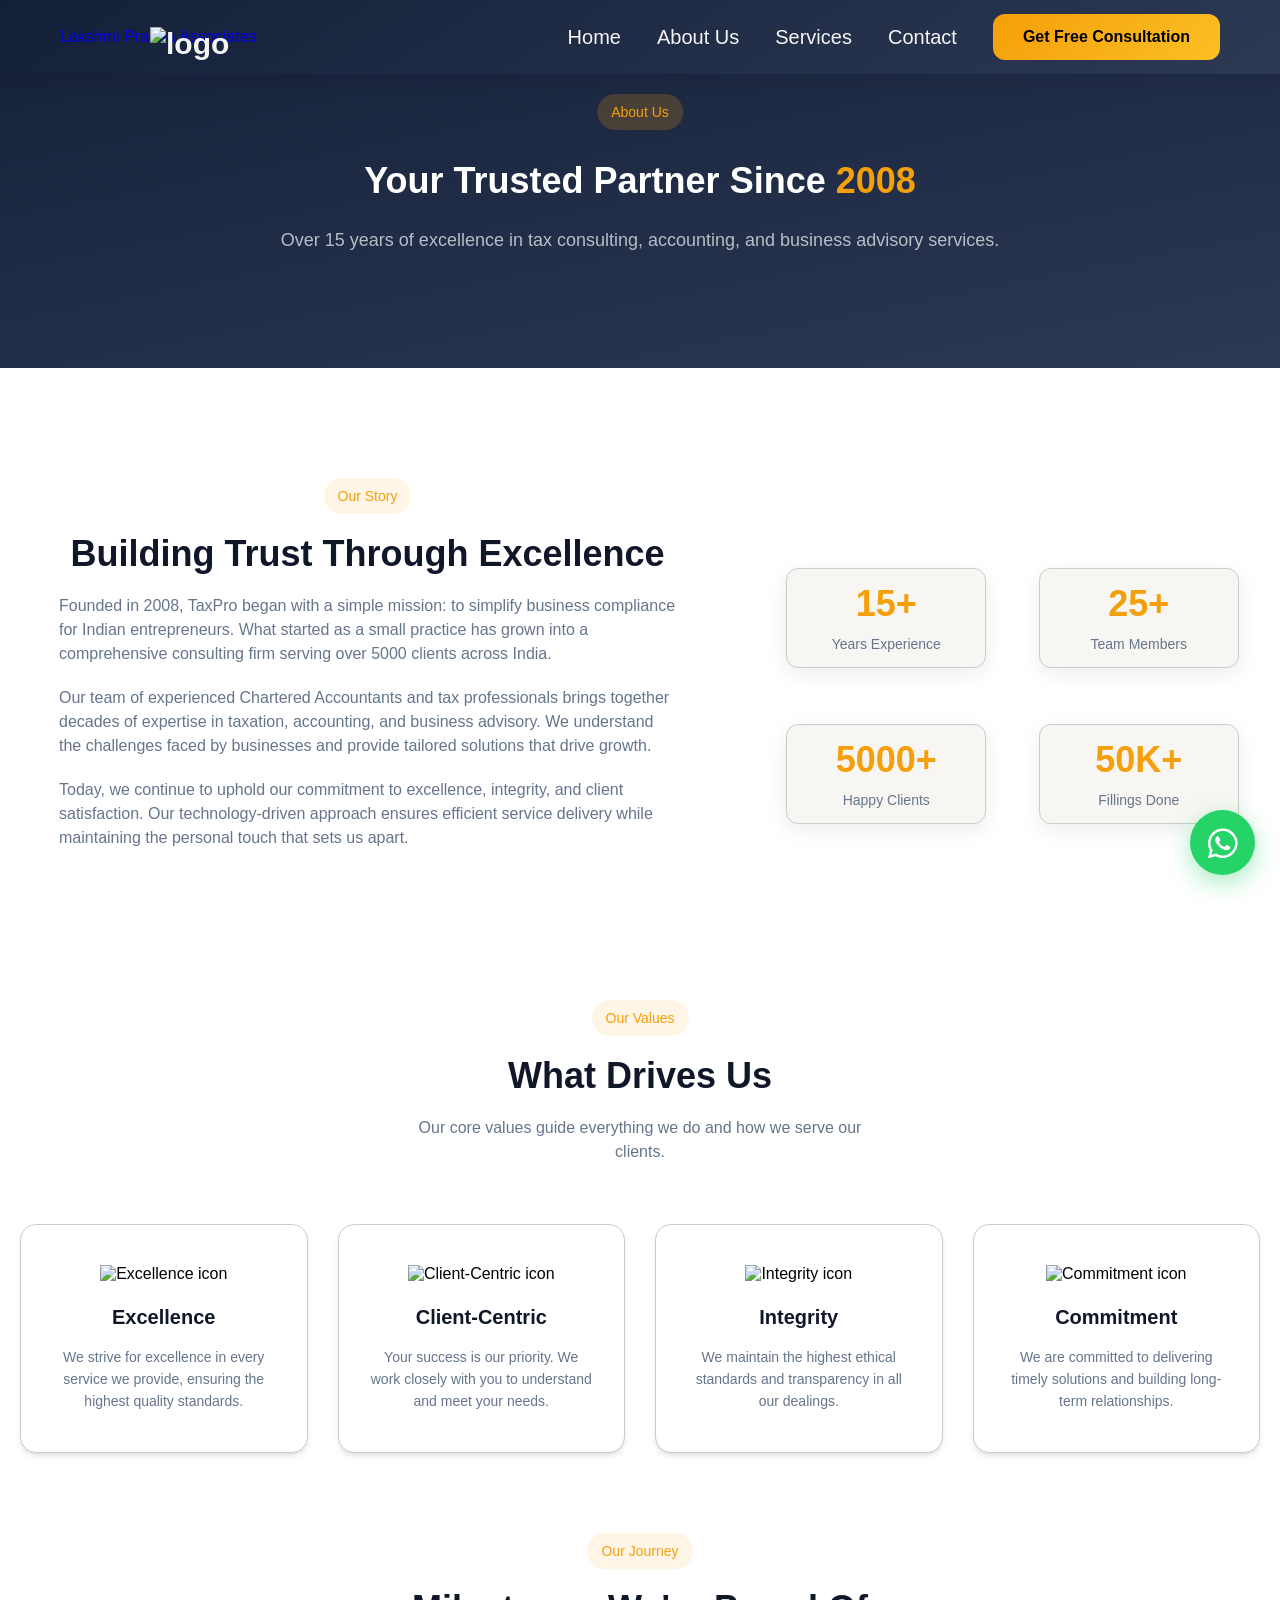
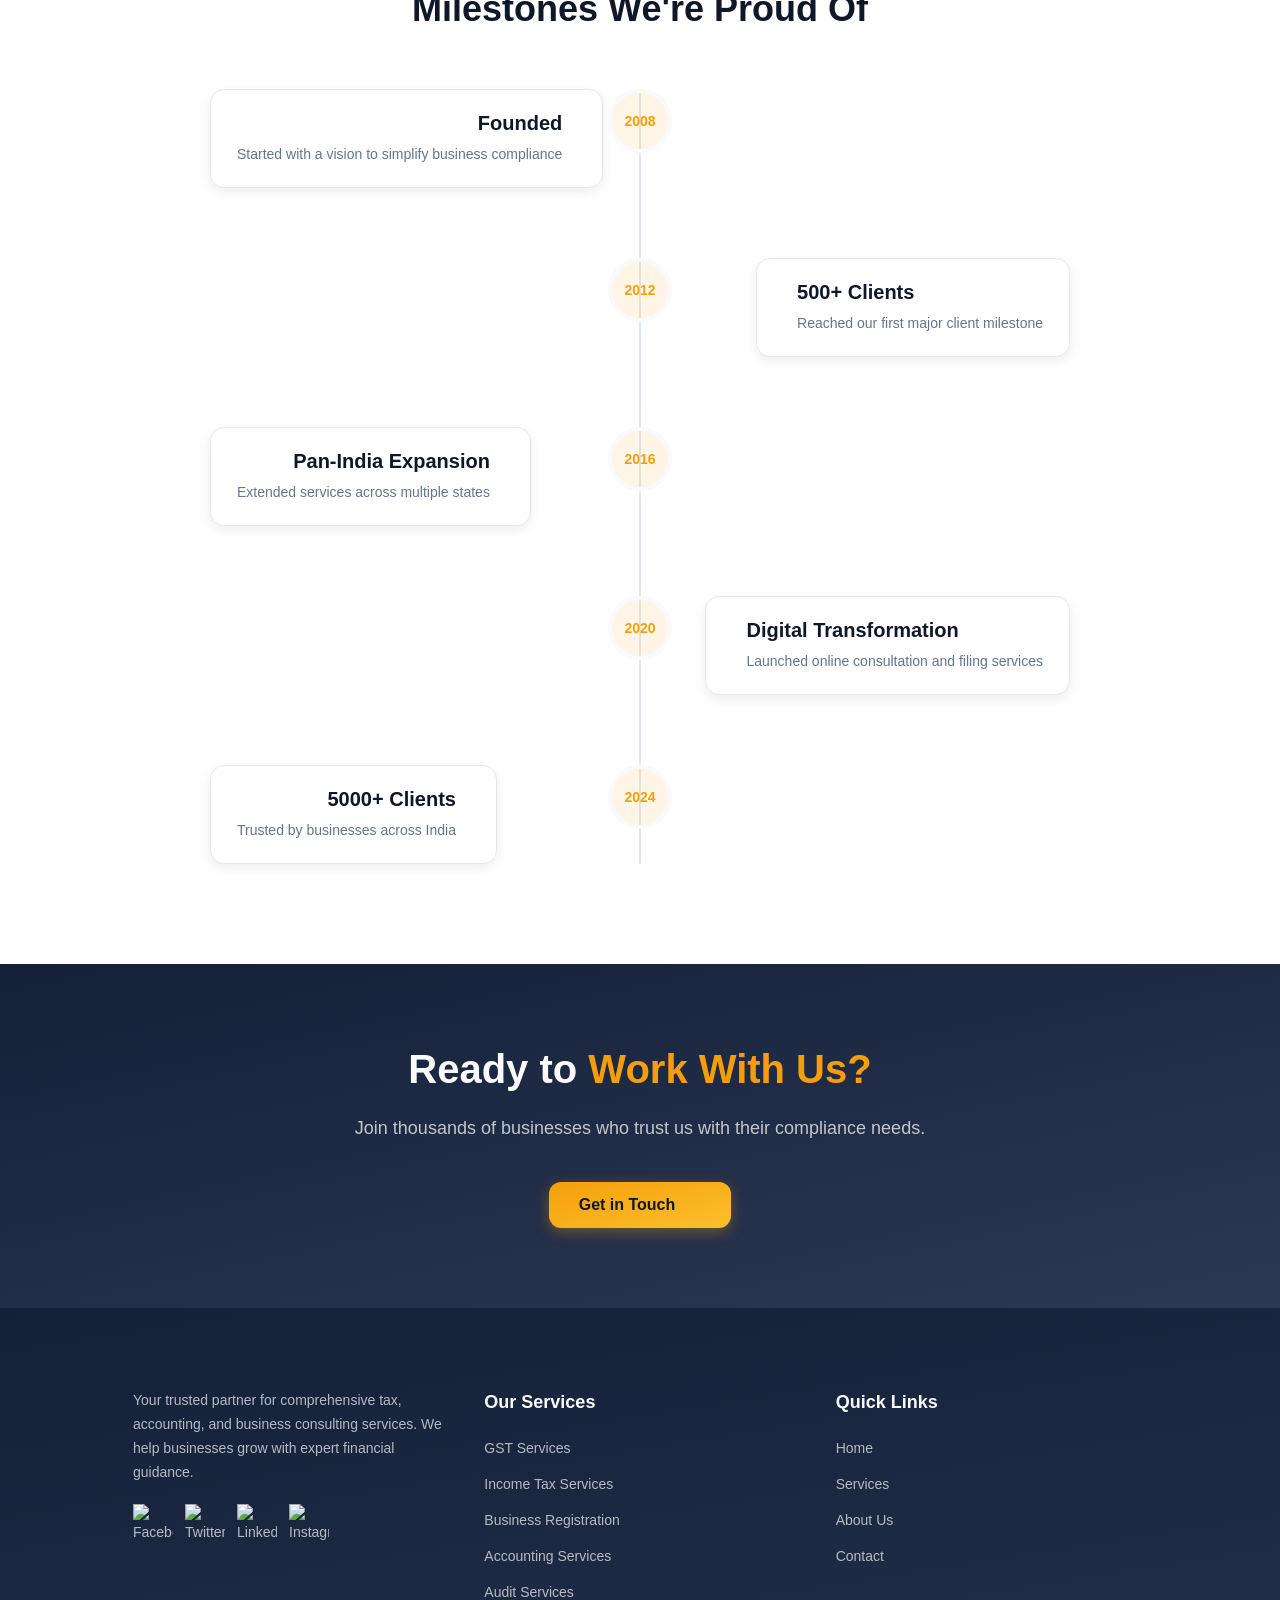
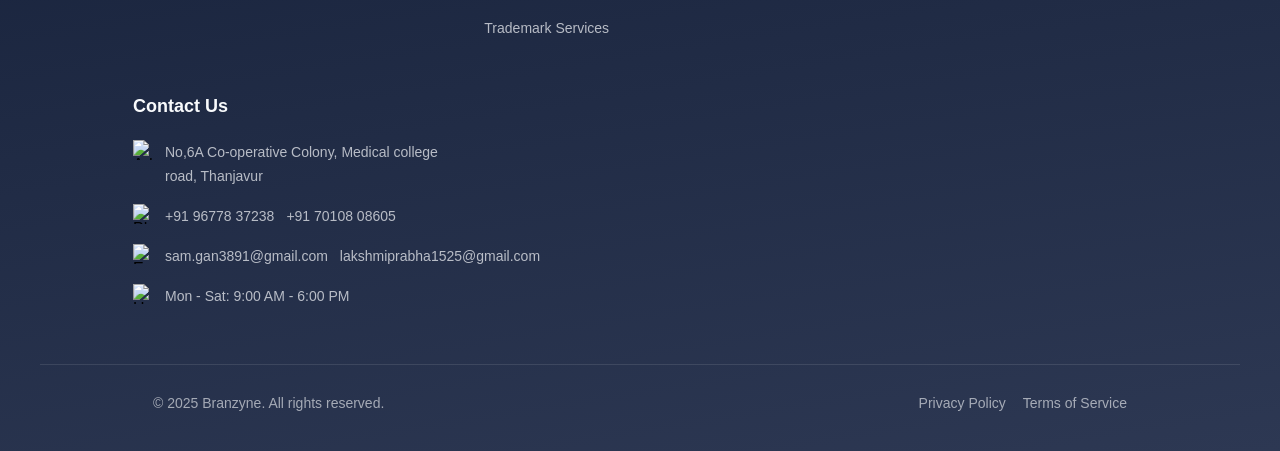
==== commit cfeecd23: "Update about.html" ====
--- a/about.html
+++ b/about.html
@@ -11,7 +11,7 @@
     <link rel="stylesheet" href="style.css" />
     <link rel="stylesheet" href="https://cdnjs.cloudflare.com/ajax/libs/font-awesome/6.7.2/css/all.min.css">
     <script src="script.js"></script>
-    <link rel="icon" type="favicon" href="assests/favicon/ChatGPT Image Jun 3, 2026, 02_59_33 PM.png">
+    <link rel="icon" type="favicon" href="assests/favicon/logo.png">
   </head>
   <script>
   document.addEventListener("DOMContentLoaded", () => {
@@ -77,14 +77,17 @@
   <div class="nav-container1">
 
     <!-- Logo (optional but recommended) -->
-    <a href="index.html" class="logo"></a>
+     <div class="logo-container">
+    <a href="index.html" class="logo"><img src="assests/favicon/logo.png" alt="logo" width="100px" height="100px"></a>
+    <a href="index.html" class="Logoname">Lakshmi Prabha Associates</a>  
+    </div>
 
     <!-- Mobile Menu Toggle -->
-    <!-- <button class="menu-toggle" aria-label="Toggle menu" aria-expanded="false">
-      <span></span>
-      <span></span>
-      <span></span>
-    </button> -->
+    <button class="menu-toggle" aria-label="Toggle menu" aria-expanded="false">
+      <span>-</span>
+      <span>-</span>
+      <span>-</span>
+    </button>
 
     <!-- Navigation Links -->
     <div class="nav-links1">
@@ -306,7 +309,7 @@
       <footer class="footer">
         <div class="footer-content">
           <section class="footer-section" aria-labelledby="footer-about-heading">
-            <h2 id="footer-about-heading" class="visually-hidden">About TaxPro</h2>
+            <h2 id="footer-about-heading" class="visually-hidden">Contact Us</h2>
             <p>
               Your trusted partner for comprehensive tax, accounting, and business consulting services. We help
               businesses grow with expert financial guidance.
@@ -345,7 +348,7 @@
               <li><a href="index.html">Home</a></li>
               <li><a href="services.html">Services</a></li>
               <li><a href="about.html">About Us</a></li>
-              <li><a href="contact.html">Contact</a></li>
+              <li><a href="contact.htmls">Contact</a></li>
             </ul>
           </nav>
 
@@ -381,7 +384,11 @@
         </div>
       </footer>
     
-
+<a href="https://wa.me/919876543210"
+   class="whatsapp-float"
+   target="_blank">
+   <i class="fa-brands fa-whatsapp"></i>
+    </a>
     <script src="script.js"></script>
   </body>
 
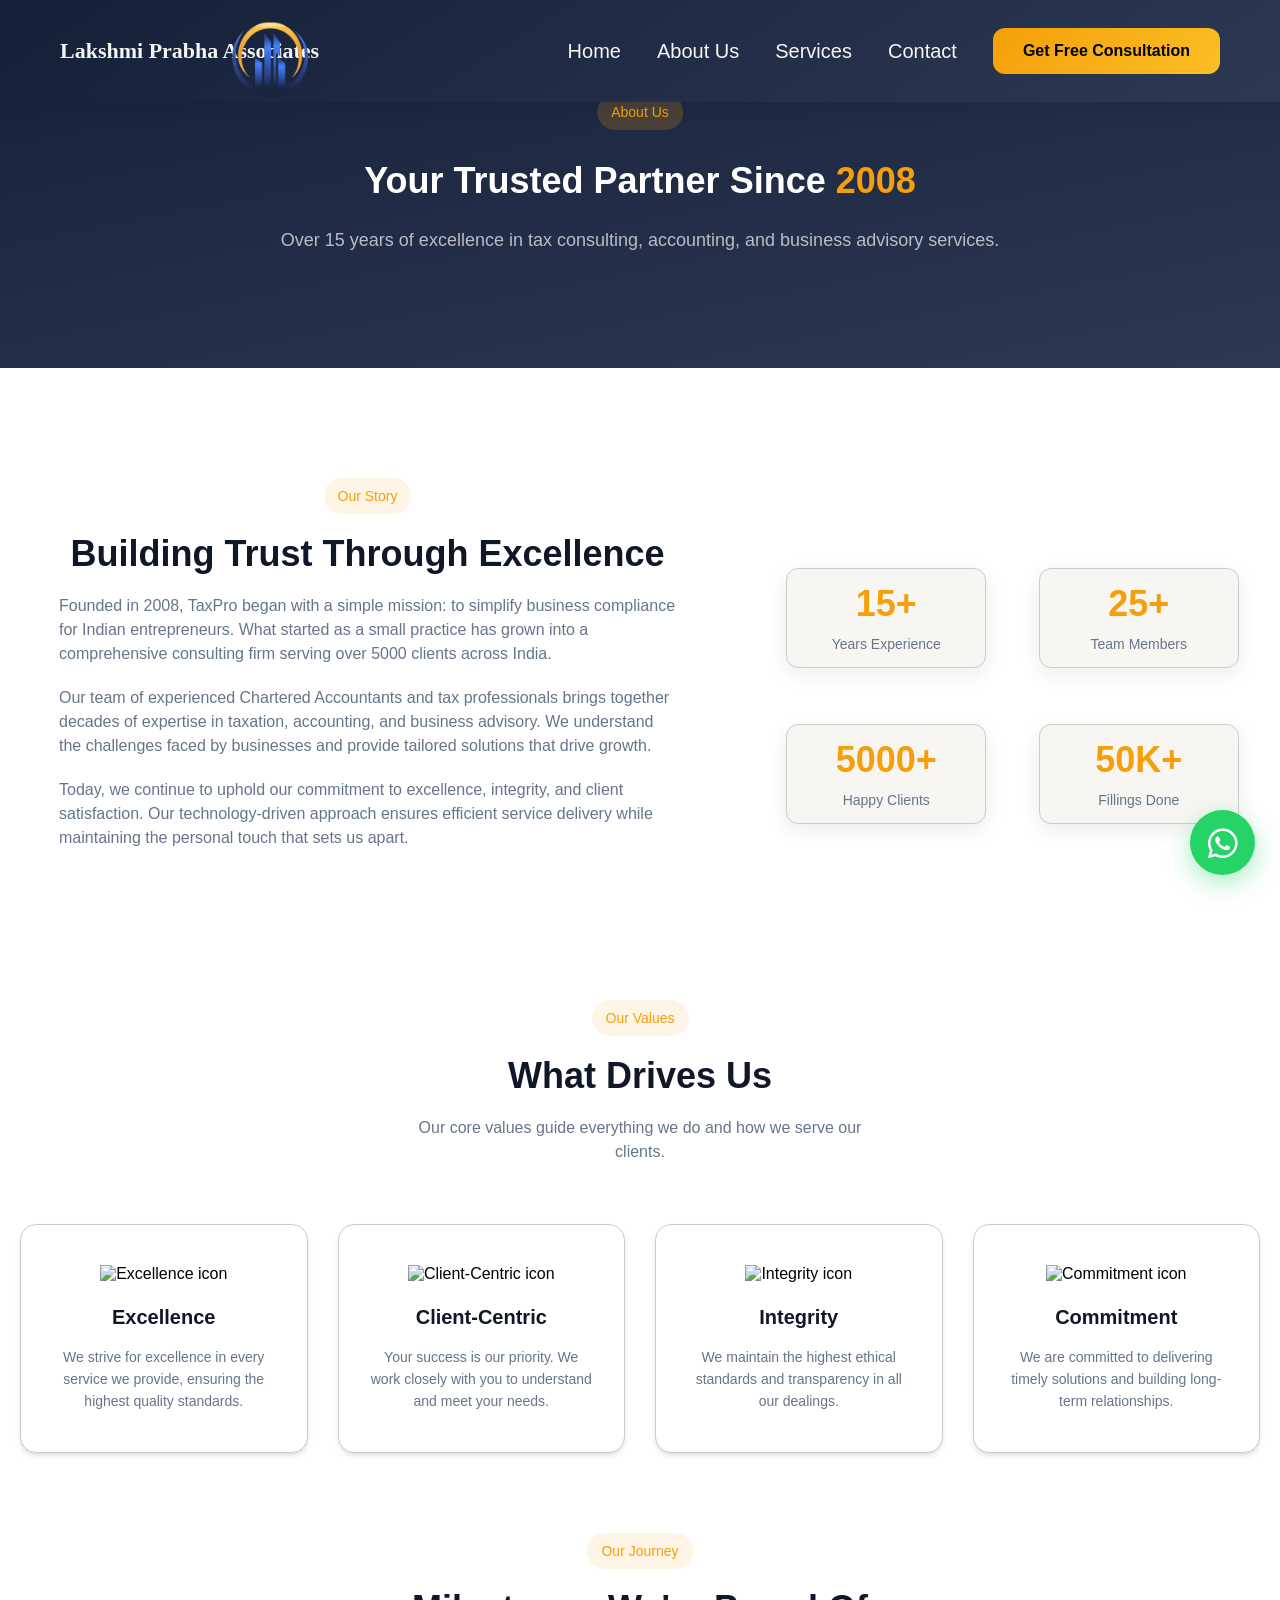
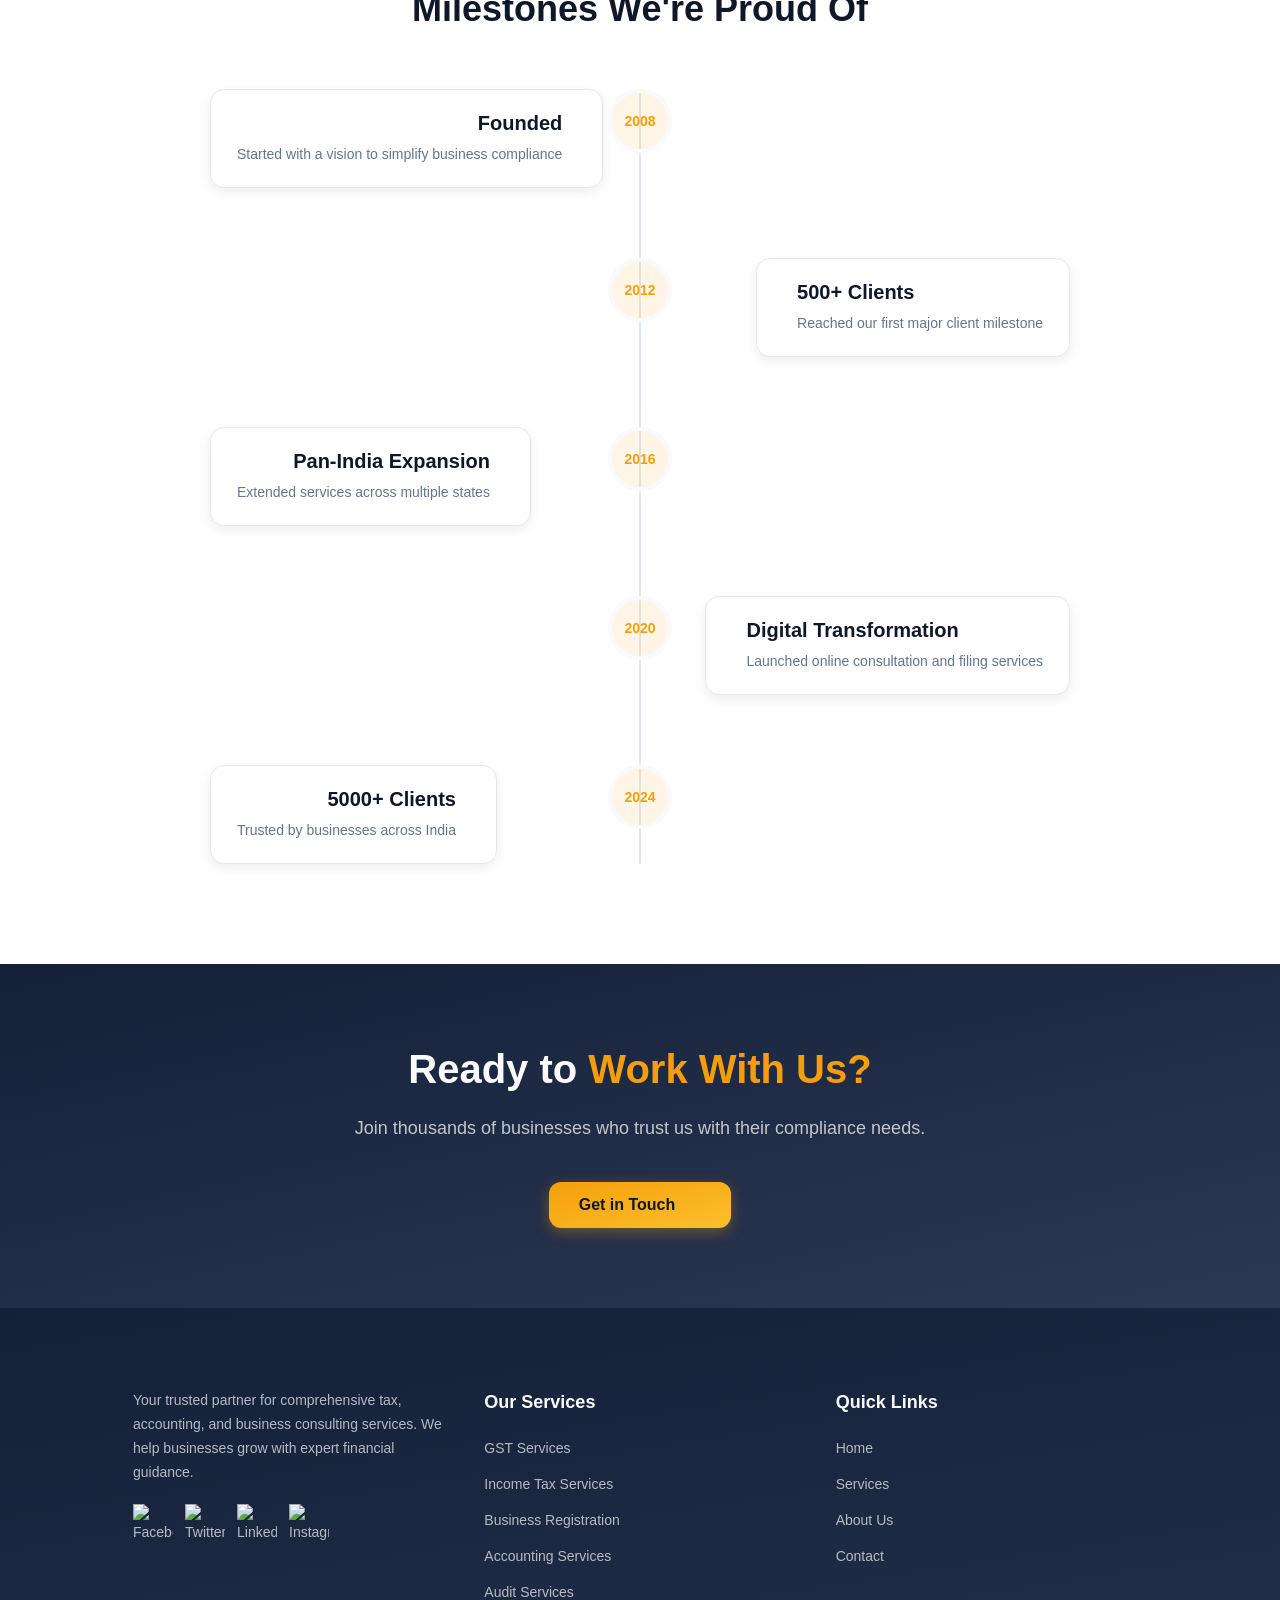
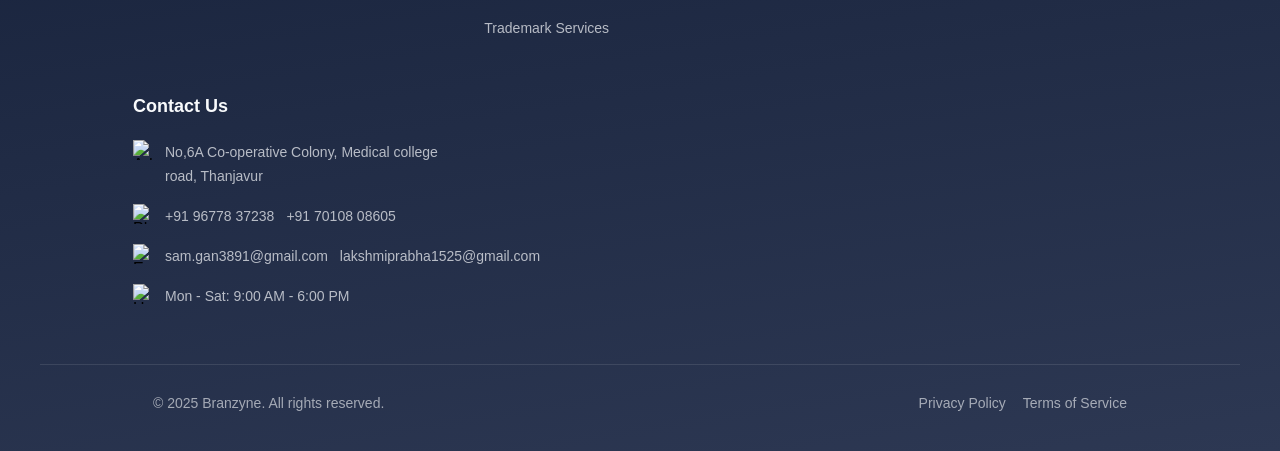
==== commit fde66f08: "Update about.html" ====
--- a/about.html
+++ b/about.html
@@ -384,7 +384,7 @@
         </div>
       </footer>
     
-<a href="https://wa.me/919876543210"
+<a href="https://wa.me/919677837238"
    class="whatsapp-float"
    target="_blank">
    <i class="fa-brands fa-whatsapp"></i>
--- a/style.css
+++ b/style.css
@@ -470,7 +470,7 @@
     padding: 80px 16px 60px;
   }
 
-  .services-badge,
+  /* .services-badge,
   .services-title,
   .services-subtitle {
     position: relative;
@@ -498,6 +498,49 @@
 
   .services-subtitle br {
     display: none;
+  } */
+    .services-badge,
+  .services-title,
+  .services-subtitle {
+    position: static;
+    top: auto;
+    left: auto;
+    transform: none;
+    text-align: center;
+  }
+
+  .services-badge {
+    display: block;
+    width: fit-content;
+    margin: 0 auto 16px;
+  }
+
+  .services-title {
+    font-size: 26px;
+    line-height: 34px;
+    margin-bottom: 14px;
+    text-align: center;
+  }
+
+  .services-subtitle {
+    font-size: 15px;
+    line-height: 24px;
+    max-width: 100%;
+    margin: 0 auto;
+    text-align: center;
+    padding: 0 15px;
+  }
+
+  .services-subtitle br {
+    display: none;
+  }
+
+  .services-header,
+  .services-content {
+    display: flex;
+    flex-direction: column;
+    align-items: center;
+    text-align: center;
   }
 }
 @media (max-width: 480px) {
@@ -688,16 +731,82 @@
 }
 
 
-
-
-
-
-
-
-
-
-
-
+.Logoname{
+    color:whitesmoke;
+    text-decoration: none;
+    font-size: 22px;
+    font-weight: 600;
+    font-family: 'DM Sans';
+    display: flex;
+    align-items: left;
+    white-space: nowrap;
+}
+
+
+/* @media (max-width: 768px) {
+    .logo {
+        left: 70px; 
+        top: 50%;
+        transform: translateY(-50%);
+        font-size: 14px;
+        white-space: normal;
+        line-height: 1.2;
+        max-width: 180px;
+    }
+} */
+@media (max-width: 768px){
+  .logo{
+    display: flex;
+    justify-content: flex-start;
+    align-items: center;
+}
+    .Logoname{
+        font-size: 14px;
+        margin-left: 30px;
+        max-width: 180px;
+        white-space: normal;
+        line-height: 1.2;
+    }
+    /* Logo + Name Container */
+  .logo-wrapper {
+    display: flex;
+    align-items: center;
+    gap: 10px;
+  }
+
+  /* Logo Image */
+  .logo img {
+    width: 60px;
+    height: auto;
+    display: block;
+  }
+
+  /* Logo Name */
+  .logo-name {
+    font-size: 20px;
+    font-weight: 700;
+    color: whitesmoke;
+    white-space: nowrap;
+    margin: 0;
+  }
+
+  /* Hamburger Menu */
+  .menu-toggle {
+    display: flex;
+    flex-direction: column;
+    justify-content: center;
+    gap: 5px;
+    cursor: pointer;
+  }
+
+  .menu-toggle span {
+    color:whitesmoke;
+    width: 26px;
+    height: 3px;
+    background-color: whitesmoke;
+    border-radius: 2px;
+  }
+}
 
 .home-page .SVG-4 {
   position: relative;
@@ -1707,10 +1816,27 @@
   }
 
   /* Footer layout */
-  .footer-content {
+  /* .footer-content {
     flex-direction: column;
     padding: 0 20px;
     gap: 32px;
+    text-align: center;
+  } */
+   .footer-content {
+    display: flex;
+    flex-direction: column;
+    align-items: center;
+    justify-content: center;
+    text-align: center;
+
+    padding: 0 20px;
+    gap: 32px;
+    width: 100%;
+    margin: 0 auto;
+  }
+
+  .footer-content > * {
+    width: 100%;
     text-align: center;
   }
 
@@ -1888,7 +2014,7 @@
     transform: none;
   }
 
-  .about-badge {
+  /* .about-badge {
     margin: 0 auto 16px;
     display: inline-block;
   }
@@ -1906,6 +2032,33 @@
     font-size: 15px;
     line-height: 24px;
     max-width: 100%;
+  } */
+   .about-badge {
+    display: block;
+    width: fit-content;
+    margin: 0 auto 16px;
+    text-align: center;
+  }
+
+  .about-badge-text {
+    font-size: 12px;
+    line-height: 16px;
+    text-align: center;
+  }
+
+  .about-title {
+    font-size: 26px;
+    line-height: 34px;
+    margin-bottom: 14px;
+    text-align: center;
+  }
+
+  .about-subtitle {
+    font-size: 15px;
+    line-height: 24px;
+    max-width: 100%;
+    text-align: center;
+    margin: 0 auto;
   }
 }
 @media (max-width: 480px) {
@@ -1929,11 +2082,11 @@
    MAIN NAVBAR
 ========================= */
 .main-navbar1 {
-    position: fixed;
+    position: fixed;  
     top: 0;
     width: 100%;
     z-index: 1000;
-    padding: 0 20px; /* More top & bottom space */
+    padding: 0 30px; /* More top & bottom space */
     background: linear-gradient(
         148deg,
         rgba(20, 31, 56, 1) 0%,
@@ -1945,7 +2098,7 @@
 .nav-container1 {
   max-width: 1200px;
   margin: 0 auto;
-  padding: 14px 20px;
+  padding: 28px 20px;
   display: flex;
   align-items: center;
   justify-content: space-between;
@@ -1954,7 +2107,7 @@
 /* ===== LOGO ===== */
 .logo {
     position: absolute;
-    left: 150px;
+    left: 220px;
     top: 60%;
     transform: translateY(-50%);
 
@@ -2077,6 +2230,7 @@
   cursor: pointer;
 }
 
+
 .menu-toggle span {
   width: 26px;
   height: 2px;
@@ -2087,18 +2241,18 @@
 @media (max-width: 768px) {
 
   .main-navbar1 {
-    position: relative;
-  }
-
-  .menu-toggle {
+    position: fixed;
+  }
+
+  /* .menu-toggle {
     display: flex;
     flex-direction: column;
     justify-content: center;
     gap: 6px;
 
     position: absolute;
-    right: 20px;   /* Right corner */
-    top: 50%;
+    right: 20px;   
+    top: 20%;
     transform: translateY(-50%);
 
     cursor: pointer;
@@ -2109,6 +2263,32 @@
     width: 26px;
     height: 2px;
     background: whitesmoke;
+    transition: all 0.35s ease;
+  } */
+   .menu-toggle {
+    display: flex;
+    flex-direction: column;
+    justify-content: center;
+    align-items: center;
+    gap: 6px;
+
+    position: absolute;
+    top: 50%;
+    right: 20px;
+    transform: translateY(-50%);
+
+    width: 40px;
+    height: 40px;
+    cursor: pointer;
+    z-index: 1001;
+  }
+
+  .menu-toggle span {
+    display: block;
+    width: 26px;
+    height: 3px;
+    background: whitesmoke;
+    border-radius: 2px;
     transition: all 0.35s ease;
   }
 }
@@ -3587,16 +3767,46 @@
     padding: 80px 16px 60px;
   }
 
-  .contact-badge,
+  /* .contact-badge,
   .contact-title,
   .contact-subtitle {
     position: relative;
     top: auto;
     left: auto;
     transform: none;
+  } */
+  .contact-badge,
+  .contact-title,
+  .contact-subtitle {
+    position: static;
+    top: auto;
+    left: auto;
+    transform: none;
+
+    display: block;
+    width: 100%;
+    text-align: center;
+    margin-left: auto;
+    margin-right: auto;
   }
 
   .contact-badge {
+    margin-bottom: 12px;
+  }
+
+  .contact-title {
+    font-size: 28px;
+    line-height: 1.3;
+    margin-bottom: 12px;
+  }
+
+  .contact-subtitle {
+    font-size: 16px;
+    line-height: 1.6;
+    max-width: 100%;
+    margin: 0 auto;
+  }
+  /* .contact-badge {
     margin: 0 auto 16px;
     display: inline-block;
   }
@@ -3614,7 +3824,7 @@
     font-size: 15px;
     line-height: 24px;
     max-width: 100%;
-  }
+  } */
 }
 @media (max-width: 480px) {
   .contact-title {
@@ -4408,6 +4618,8 @@
     justify-content: center;
     padding: 14px 20px;
     font-size: 14px;
+    overflow: hidden;
+    position: relative;
   }
 
   /* CTA SECTION */
@@ -4610,4 +4822,3 @@
   }
 }
 
-
